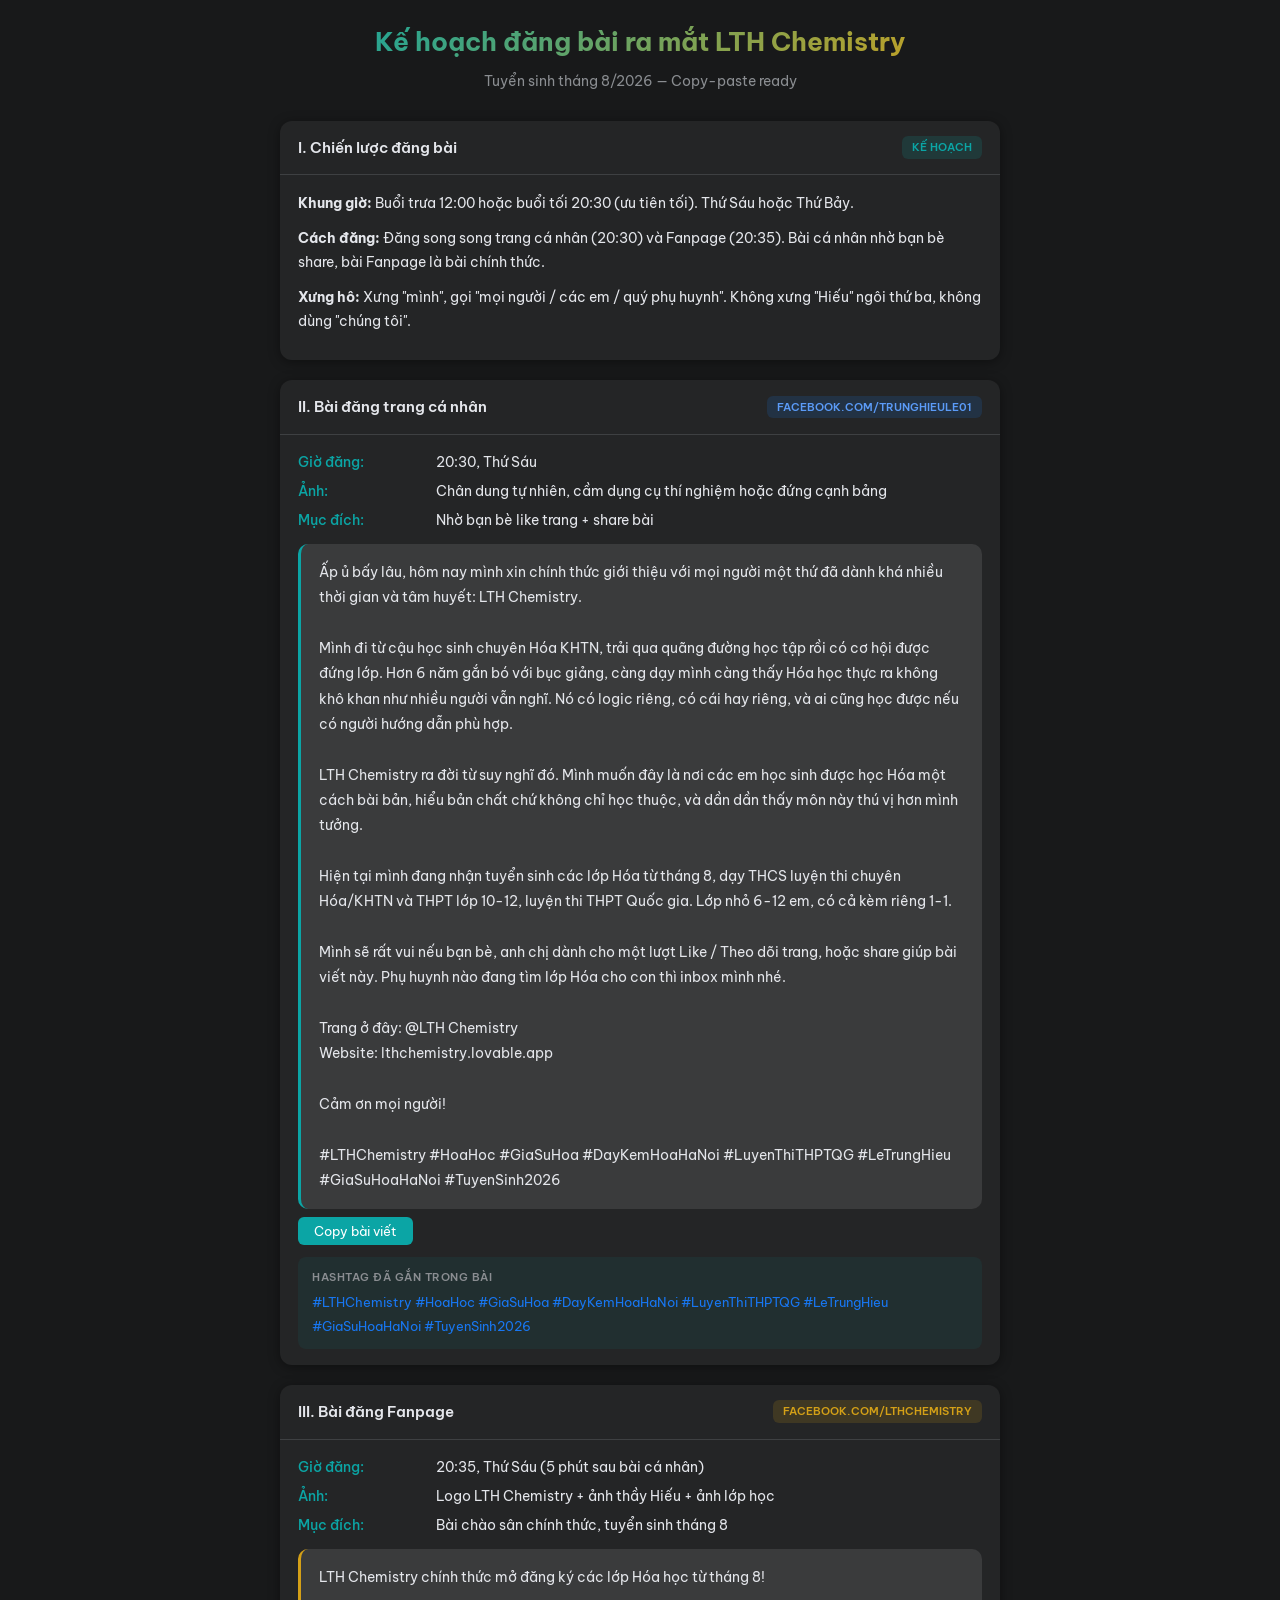
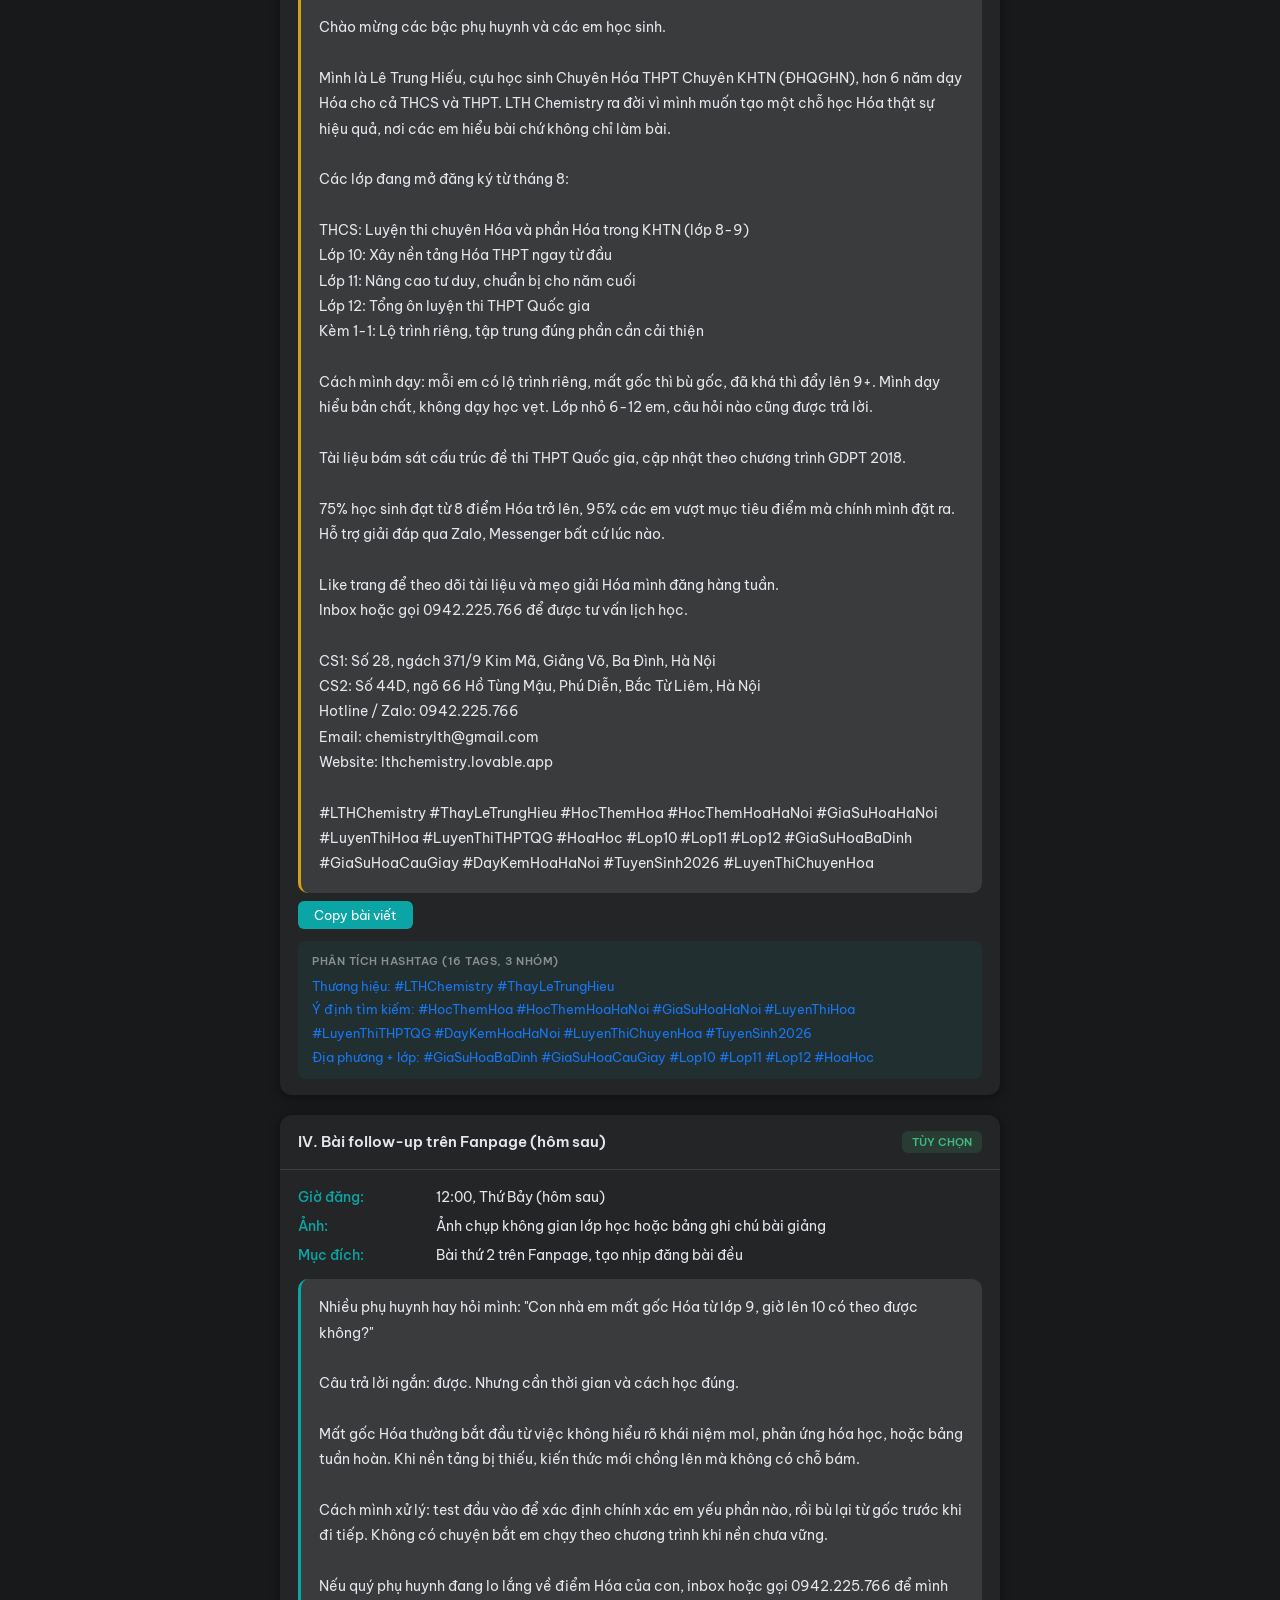
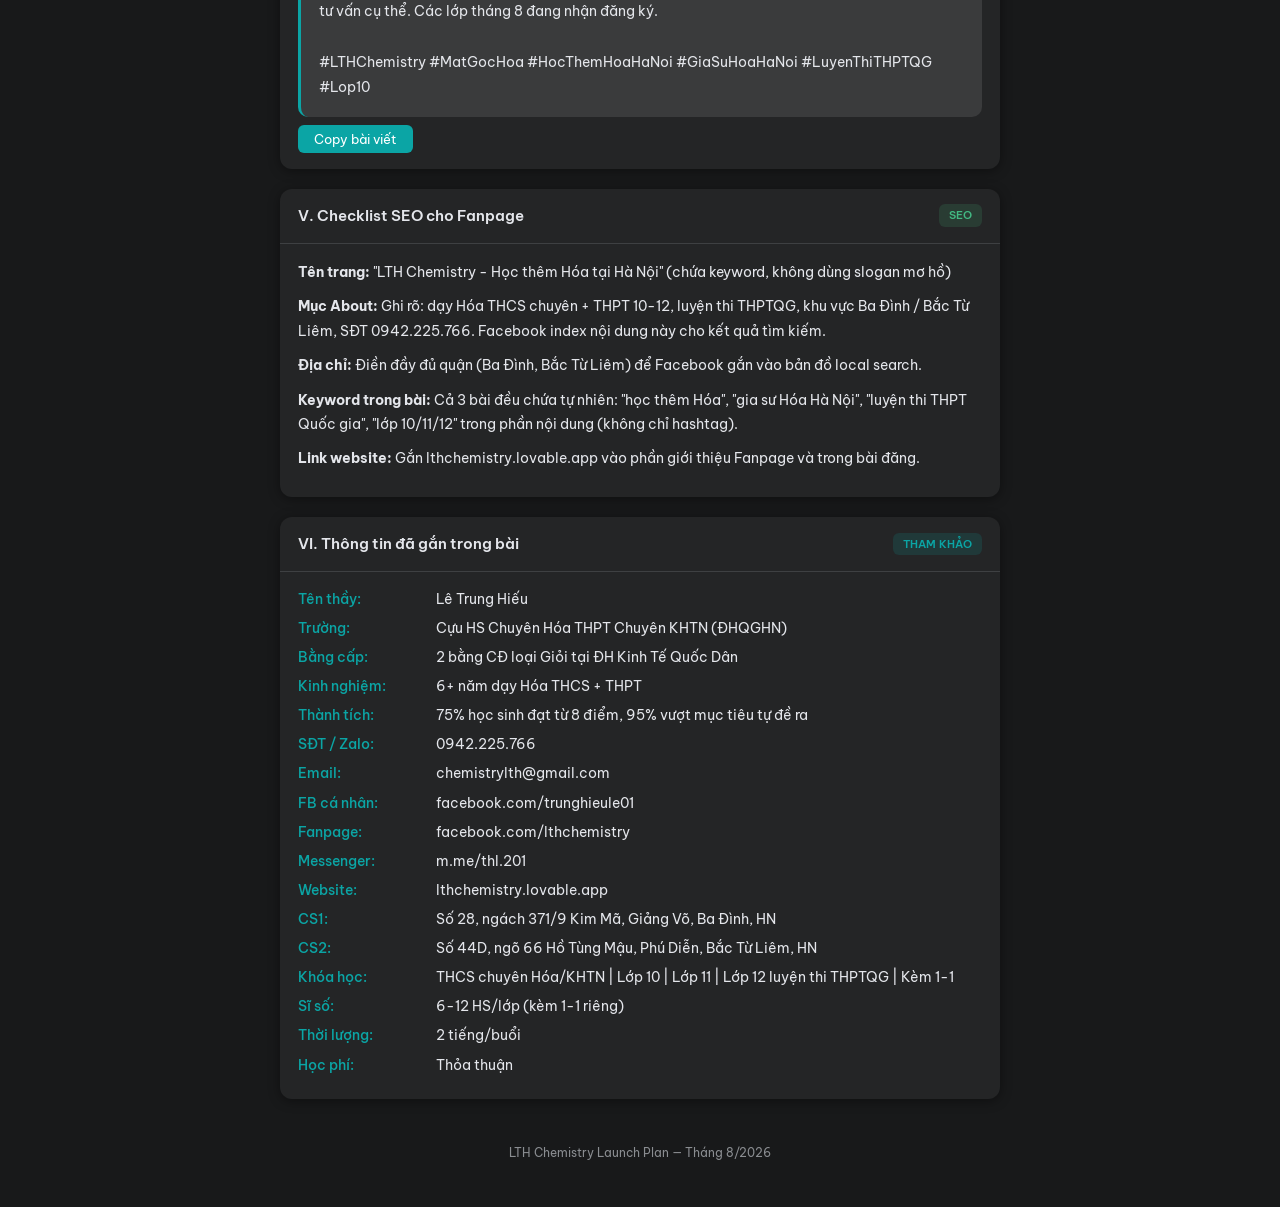
==== docs/ke-hoach-ra-mat.html @ 117455d8 "refactor: cập nhật thành tích 75% đạt 8+ và 95% vượt mục tiêu điểm tự đề ra - Đổi '80% đạt điểm 9+' " ====
<!DOCTYPE html>
<html lang="vi">
<head>
    <meta charset="UTF-8">
    <meta name="viewport" content="width=device-width, initial-scale=1.0">
    <title>Kế hoạch ra mắt LTH Chemistry - Tháng 8/2026</title>
    <style>
        @import url('https://fonts.googleapis.com/css2?family=Be+Vietnam+Pro:wght@400;500;600;700&display=swap');
        * { margin: 0; padding: 0; box-sizing: border-box; }
        body {
            font-family: 'Be Vietnam Pro', sans-serif;
            background: #18191A; color: #E4E6EB;
            padding: 20px 16px; line-height: 1.7;
        }
        .container { max-width: 720px; margin: 0 auto; }
        h1 {
            font-size: 1.6rem; font-weight: 700; text-align: center;
            background: linear-gradient(135deg, #0BA5A5, #D4A017);
            -webkit-background-clip: text; -webkit-text-fill-color: transparent;
            margin-bottom: 6px;
        }
        .sub { text-align: center; color: #8A8D91; font-size: 0.85rem; margin-bottom: 28px; }
        .section {
            background: #242526; border-radius: 12px; margin-bottom: 20px;
            box-shadow: 0 2px 12px rgba(0,0,0,0.4); overflow: hidden;
        }
        .section-title {
            padding: 14px 18px; border-bottom: 1px solid #3E4042;
            font-weight: 600; font-size: 0.95rem; display: flex; align-items: center; gap: 10px;
        }
        .badge {
            margin-left: auto; padding: 2px 10px; border-radius: 6px;
            font-size: 0.68rem; font-weight: 600; text-transform: uppercase;
        }
        .b-blue { background: rgba(24,119,242,0.15); color: #5B9BF7; }
        .b-gold { background: rgba(212,160,23,0.15); color: #D4A017; }
        .b-teal { background: rgba(11,165,165,0.15); color: #0BA5A5; }
        .b-green { background: rgba(66,184,131,0.15); color: #42B883; }
        .body { padding: 16px 18px; font-size: 0.9rem; }
        .body p { margin-bottom: 10px; }
        .post-box {
            background: #3A3B3C; border-radius: 10px; padding: 16px 18px;
            margin-top: 12px; border-left: 3px solid #0BA5A5;
            white-space: pre-wrap; line-height: 1.8; font-size: 0.88rem;
        }
        .post-box.gold { border-left-color: #D4A017; }
        .tags {
            margin-top: 12px; padding: 10px 14px; border-radius: 8px;
            background: rgba(11,165,165,0.08); font-size: 0.82rem;
            color: #1877F2; line-height: 1.8;
        }
        .tags .label { display: block; font-size: 0.7rem; color: #8A8D91; margin-bottom: 4px; font-weight: 600; text-transform: uppercase; letter-spacing: 0.5px; }
        .note {
            background: rgba(212,160,23,0.1); border-radius: 8px;
            padding: 10px 14px; margin-top: 10px; font-size: 0.8rem; color: #D4A017;
        }
        .kv { display: flex; gap: 8px; margin-bottom: 6px; font-size: 0.85rem; }
        .kv .k { color: #0BA5A5; font-weight: 500; min-width: 130px; flex-shrink: 0; }
        .copy-btn {
            display: inline-block; margin-top: 8px; padding: 6px 16px;
            background: #0BA5A5; color: #fff; border: none; border-radius: 6px;
            font-size: 0.8rem; cursor: pointer; font-family: inherit;
        }
        .copy-btn:hover { background: #099090; }
        .footer { text-align: center; padding: 24px; color: #8A8D91; font-size: 0.75rem; }
        @media print { body { background: #fff; color: #222; } .section { box-shadow: none; border: 1px solid #ddd; } .post-box { background: #f5f5f5; } }
    </style>
</head>
<body>
<div class="container">

<h1>Kế hoạch đăng bài ra mắt LTH Chemistry</h1>
<p class="sub">Tuyển sinh tháng 8/2026 — Copy-paste ready</p>

<!-- CHIẾN LƯỢC -->
<div class="section">
    <div class="section-title">I. Chiến lược đăng bài <span class="badge b-teal">Kế hoạch</span></div>
    <div class="body">
        <p><strong>Khung giờ:</strong> Buổi trưa 12:00 hoặc buổi tối 20:30 (ưu tiên tối). Thứ Sáu hoặc Thứ Bảy.</p>
        <p><strong>Cách đăng:</strong> Đăng song song trang cá nhân (20:30) và Fanpage (20:35). Bài cá nhân nhờ bạn bè share, bài Fanpage là bài chính thức.</p>
        <p><strong>Xưng hô:</strong> Xưng "mình", gọi "mọi người / các em / quý phụ huynh". Không xưng "Hiếu" ngôi thứ ba, không dùng "chúng tôi".</p>
    </div>
</div>

<!-- BÀI 1: TRANG CÁ NHÂN -->
<div class="section">
    <div class="section-title">II. Bài đăng trang cá nhân <span class="badge b-blue">facebook.com/trunghieule01</span></div>
    <div class="body">
        <div class="kv"><span class="k">Giờ đăng:</span><span>20:30, Thứ Sáu</span></div>
        <div class="kv"><span class="k">Ảnh:</span><span>Chân dung tự nhiên, cầm dụng cụ thí nghiệm hoặc đứng cạnh bảng</span></div>
        <div class="kv"><span class="k">Mục đích:</span><span>Nhờ bạn bè like trang + share bài</span></div>

        <div class="post-box" id="post1">Ấp ủ bấy lâu, hôm nay mình xin chính thức giới thiệu với mọi người một thứ đã dành khá nhiều thời gian và tâm huyết: LTH Chemistry.

Mình đi từ cậu học sinh chuyên Hóa KHTN, trải qua quãng đường học tập rồi có cơ hội được đứng lớp. Hơn 6 năm gắn bó với bục giảng, càng dạy mình càng thấy Hóa học thực ra không khô khan như nhiều người vẫn nghĩ. Nó có logic riêng, có cái hay riêng, và ai cũng học được nếu có người hướng dẫn phù hợp.

LTH Chemistry ra đời từ suy nghĩ đó. Mình muốn đây là nơi các em học sinh được học Hóa một cách bài bản, hiểu bản chất chứ không chỉ học thuộc, và dần dần thấy môn này thú vị hơn mình tưởng.

Hiện tại mình đang nhận tuyển sinh các lớp Hóa từ tháng 8, dạy THCS luyện thi chuyên Hóa/KHTN và THPT lớp 10-12, luyện thi THPT Quốc gia. Lớp nhỏ 6-12 em, có cả kèm riêng 1-1.

Mình sẽ rất vui nếu bạn bè, anh chị dành cho một lượt Like / Theo dõi trang, hoặc share giúp bài viết này. Phụ huynh nào đang tìm lớp Hóa cho con thì inbox mình nhé.

Trang ở đây: @LTH Chemistry
Website: lthchemistry.lovable.app

Cảm ơn mọi người!

#LTHChemistry #HoaHoc #GiaSuHoa #DayKemHoaHaNoi #LuyenThiTHPTQG #LeTrungHieu #GiaSuHoaHaNoi #TuyenSinh2026</div>
        <button class="copy-btn" onclick="copyText('post1')">Copy bài viết</button>

        <div class="tags">
            <span class="label">Hashtag đã gắn trong bài</span>
            #LTHChemistry #HoaHoc #GiaSuHoa #DayKemHoaHaNoi #LuyenThiTHPTQG #LeTrungHieu #GiaSuHoaHaNoi #TuyenSinh2026
        </div>
    </div>
</div>

<!-- BÀI 2: FANPAGE -->
<div class="section">
    <div class="section-title">III. Bài đăng Fanpage <span class="badge b-gold">facebook.com/lthchemistry</span></div>
    <div class="body">
        <div class="kv"><span class="k">Giờ đăng:</span><span>20:35, Thứ Sáu (5 phút sau bài cá nhân)</span></div>
        <div class="kv"><span class="k">Ảnh:</span><span>Logo LTH Chemistry + ảnh thầy Hiếu + ảnh lớp học</span></div>
        <div class="kv"><span class="k">Mục đích:</span><span>Bài chào sân chính thức, tuyển sinh tháng 8</span></div>

        <div class="post-box gold" id="post2">LTH Chemistry chính thức mở đăng ký các lớp Hóa học từ tháng 8!

Chào mừng các bậc phụ huynh và các em học sinh.

Mình là Lê Trung Hiếu, cựu học sinh Chuyên Hóa THPT Chuyên KHTN (ĐHQGHN), hơn 6 năm dạy Hóa cho cả THCS và THPT. LTH Chemistry ra đời vì mình muốn tạo một chỗ học Hóa thật sự hiệu quả, nơi các em hiểu bài chứ không chỉ làm bài.

Các lớp đang mở đăng ký từ tháng 8:

THCS: Luyện thi chuyên Hóa và phần Hóa trong KHTN (lớp 8-9)
Lớp 10: Xây nền tảng Hóa THPT ngay từ đầu
Lớp 11: Nâng cao tư duy, chuẩn bị cho năm cuối
Lớp 12: Tổng ôn luyện thi THPT Quốc gia
Kèm 1-1: Lộ trình riêng, tập trung đúng phần cần cải thiện

Cách mình dạy: mỗi em có lộ trình riêng, mất gốc thì bù gốc, đã khá thì đẩy lên 9+. Mình dạy hiểu bản chất, không dạy học vẹt. Lớp nhỏ 6-12 em, câu hỏi nào cũng được trả lời.

Tài liệu bám sát cấu trúc đề thi THPT Quốc gia, cập nhật theo chương trình GDPT 2018.

75% học sinh đạt từ 8 điểm Hóa trở lên, 95% các em vượt mục tiêu điểm mà chính mình đặt ra. Hỗ trợ giải đáp qua Zalo, Messenger bất cứ lúc nào.

Like trang để theo dõi tài liệu và mẹo giải Hóa mình đăng hàng tuần.
Inbox hoặc gọi 0942.225.766 để được tư vấn lịch học.

CS1: Số 28, ngách 371/9 Kim Mã, Giảng Võ, Ba Đình, Hà Nội
CS2: Số 44D, ngõ 66 Hồ Tùng Mậu, Phú Diễn, Bắc Từ Liêm, Hà Nội
Hotline / Zalo: 0942.225.766
Email: chemistrylth@gmail.com
Website: lthchemistry.lovable.app

#LTHChemistry #ThayLeTrungHieu #HocThemHoa #HocThemHoaHaNoi #GiaSuHoaHaNoi #LuyenThiHoa #LuyenThiTHPTQG #HoaHoc #Lop10 #Lop11 #Lop12 #GiaSuHoaBaDinh #GiaSuHoaCauGiay #DayKemHoaHaNoi #TuyenSinh2026 #LuyenThiChuyenHoa</div>
        <button class="copy-btn" onclick="copyText('post2')">Copy bài viết</button>

        <div class="tags">
            <span class="label">Phân tích hashtag (16 tags, 3 nhóm)</span>
            Thương hiệu: #LTHChemistry #ThayLeTrungHieu<br>
            Ý định tìm kiếm: #HocThemHoa #HocThemHoaHaNoi #GiaSuHoaHaNoi #LuyenThiHoa #LuyenThiTHPTQG #DayKemHoaHaNoi #LuyenThiChuyenHoa #TuyenSinh2026<br>
            Địa phương + lớp: #GiaSuHoaBaDinh #GiaSuHoaCauGiay #Lop10 #Lop11 #Lop12 #HoaHoc
        </div>
    </div>
</div>

<!-- BÀI 3: FOLLOW-UP (Ngày hôm sau) -->
<div class="section">
    <div class="section-title">IV. Bài follow-up trên Fanpage (hôm sau) <span class="badge b-green">Tùy chọn</span></div>
    <div class="body">
        <div class="kv"><span class="k">Giờ đăng:</span><span>12:00, Thứ Bảy (hôm sau)</span></div>
        <div class="kv"><span class="k">Ảnh:</span><span>Ảnh chụp không gian lớp học hoặc bảng ghi chú bài giảng</span></div>
        <div class="kv"><span class="k">Mục đích:</span><span>Bài thứ 2 trên Fanpage, tạo nhịp đăng bài đều</span></div>

        <div class="post-box" id="post3">Nhiều phụ huynh hay hỏi mình: "Con nhà em mất gốc Hóa từ lớp 9, giờ lên 10 có theo được không?"

Câu trả lời ngắn: được. Nhưng cần thời gian và cách học đúng.

Mất gốc Hóa thường bắt đầu từ việc không hiểu rõ khái niệm mol, phản ứng hóa học, hoặc bảng tuần hoàn. Khi nền tảng bị thiếu, kiến thức mới chồng lên mà không có chỗ bám.

Cách mình xử lý: test đầu vào để xác định chính xác em yếu phần nào, rồi bù lại từ gốc trước khi đi tiếp. Không có chuyện bắt em chạy theo chương trình khi nền chưa vững.

Nếu quý phụ huynh đang lo lắng về điểm Hóa của con, inbox hoặc gọi 0942.225.766 để mình tư vấn cụ thể. Các lớp tháng 8 đang nhận đăng ký.

#LTHChemistry #MatGocHoa #HocThemHoaHaNoi #GiaSuHoaHaNoi #LuyenThiTHPTQG #Lop10</div>
        <button class="copy-btn" onclick="copyText('post3')">Copy bài viết</button>
    </div>
</div>

<!-- SEO CHECKLIST -->
<div class="section">
    <div class="section-title">V. Checklist SEO cho Fanpage <span class="badge b-green">SEO</span></div>
    <div class="body">
        <p><strong>Tên trang:</strong> "LTH Chemistry - Học thêm Hóa tại Hà Nội" (chứa keyword, không dùng slogan mơ hồ)</p>
        <p><strong>Mục About:</strong> Ghi rõ: dạy Hóa THCS chuyên + THPT 10-12, luyện thi THPTQG, khu vực Ba Đình / Bắc Từ Liêm, SĐT 0942.225.766. Facebook index nội dung này cho kết quả tìm kiếm.</p>
        <p><strong>Địa chỉ:</strong> Điền đầy đủ quận (Ba Đình, Bắc Từ Liêm) để Facebook gắn vào bản đồ local search.</p>
        <p><strong>Keyword trong bài:</strong> Cả 3 bài đều chứa tự nhiên: "học thêm Hóa", "gia sư Hóa Hà Nội", "luyện thi THPT Quốc gia", "lớp 10/11/12" trong phần nội dung (không chỉ hashtag).</p>
        <p><strong>Link website:</strong> Gắn lthchemistry.lovable.app vào phần giới thiệu Fanpage và trong bài đăng.</p>
    </div>
</div>

<!-- THÔNG TIN ĐÃ DÙNG -->
<div class="section">
    <div class="section-title">VI. Thông tin đã gắn trong bài <span class="badge b-teal">Tham khảo</span></div>
    <div class="body">
        <div class="kv"><span class="k">Tên thầy:</span><span>Lê Trung Hiếu</span></div>
        <div class="kv"><span class="k">Trường:</span><span>Cựu HS Chuyên Hóa THPT Chuyên KHTN (ĐHQGHN)</span></div>
        <div class="kv"><span class="k">Bằng cấp:</span><span>2 bằng CĐ loại Giỏi tại ĐH Kinh Tế Quốc Dân</span></div>
        <div class="kv"><span class="k">Kinh nghiệm:</span><span>6+ năm dạy Hóa THCS + THPT</span></div>
        <div class="kv"><span class="k">Thành tích:</span><span>75% học sinh đạt từ 8 điểm, 95% vượt mục tiêu tự đề ra</span></div>
        <div class="kv"><span class="k">SĐT / Zalo:</span><span>0942.225.766</span></div>
        <div class="kv"><span class="k">Email:</span><span>chemistrylth@gmail.com</span></div>
        <div class="kv"><span class="k">FB cá nhân:</span><span>facebook.com/trunghieule01</span></div>
        <div class="kv"><span class="k">Fanpage:</span><span>facebook.com/lthchemistry</span></div>
        <div class="kv"><span class="k">Messenger:</span><span>m.me/thl.201</span></div>
        <div class="kv"><span class="k">Website:</span><span>lthchemistry.lovable.app</span></div>
        <div class="kv"><span class="k">CS1:</span><span>Số 28, ngách 371/9 Kim Mã, Giảng Võ, Ba Đình, HN</span></div>
        <div class="kv"><span class="k">CS2:</span><span>Số 44D, ngõ 66 Hồ Tùng Mậu, Phú Diễn, Bắc Từ Liêm, HN</span></div>
        <div class="kv"><span class="k">Khóa học:</span><span>THCS chuyên Hóa/KHTN | Lớp 10 | Lớp 11 | Lớp 12 luyện thi THPTQG | Kèm 1-1</span></div>
        <div class="kv"><span class="k">Sĩ số:</span><span>6-12 HS/lớp (kèm 1-1 riêng)</span></div>
        <div class="kv"><span class="k">Thời lượng:</span><span>2 tiếng/buổi</span></div>
        <div class="kv"><span class="k">Học phí:</span><span>Thỏa thuận</span></div>
    </div>
</div>

</div>

<div class="footer">LTH Chemistry Launch Plan — Tháng 8/2026</div>

<script>
function copyText(id) {
    const el = document.getElementById(id);
    const text = el.innerText;
    navigator.clipboard.writeText(text).then(() => {
        const btn = el.nextElementSibling;
        const orig = btn.textContent;
        btn.textContent = 'Copied!';
        btn.style.background = '#D4A017';
        setTimeout(() => { btn.textContent = orig; btn.style.background = ''; }, 2000);
    });
}
</script>
</body>
</html>
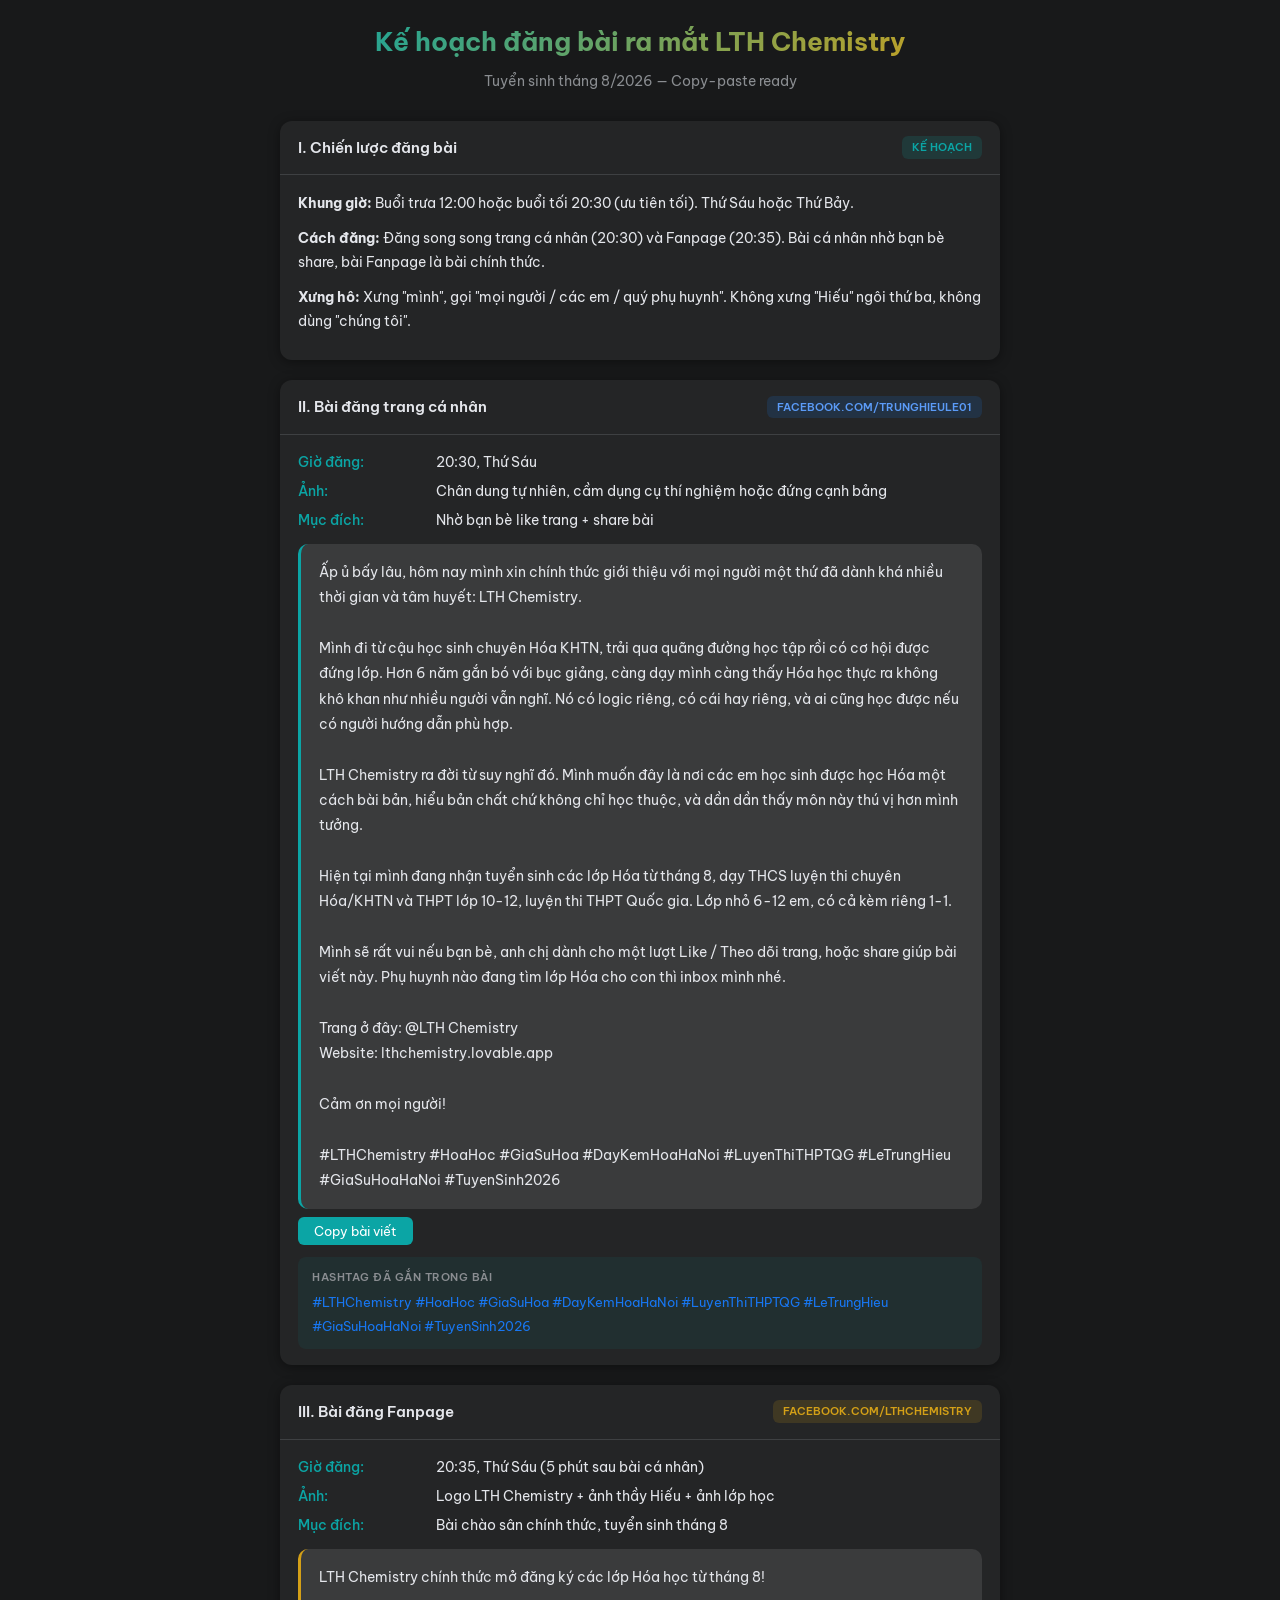
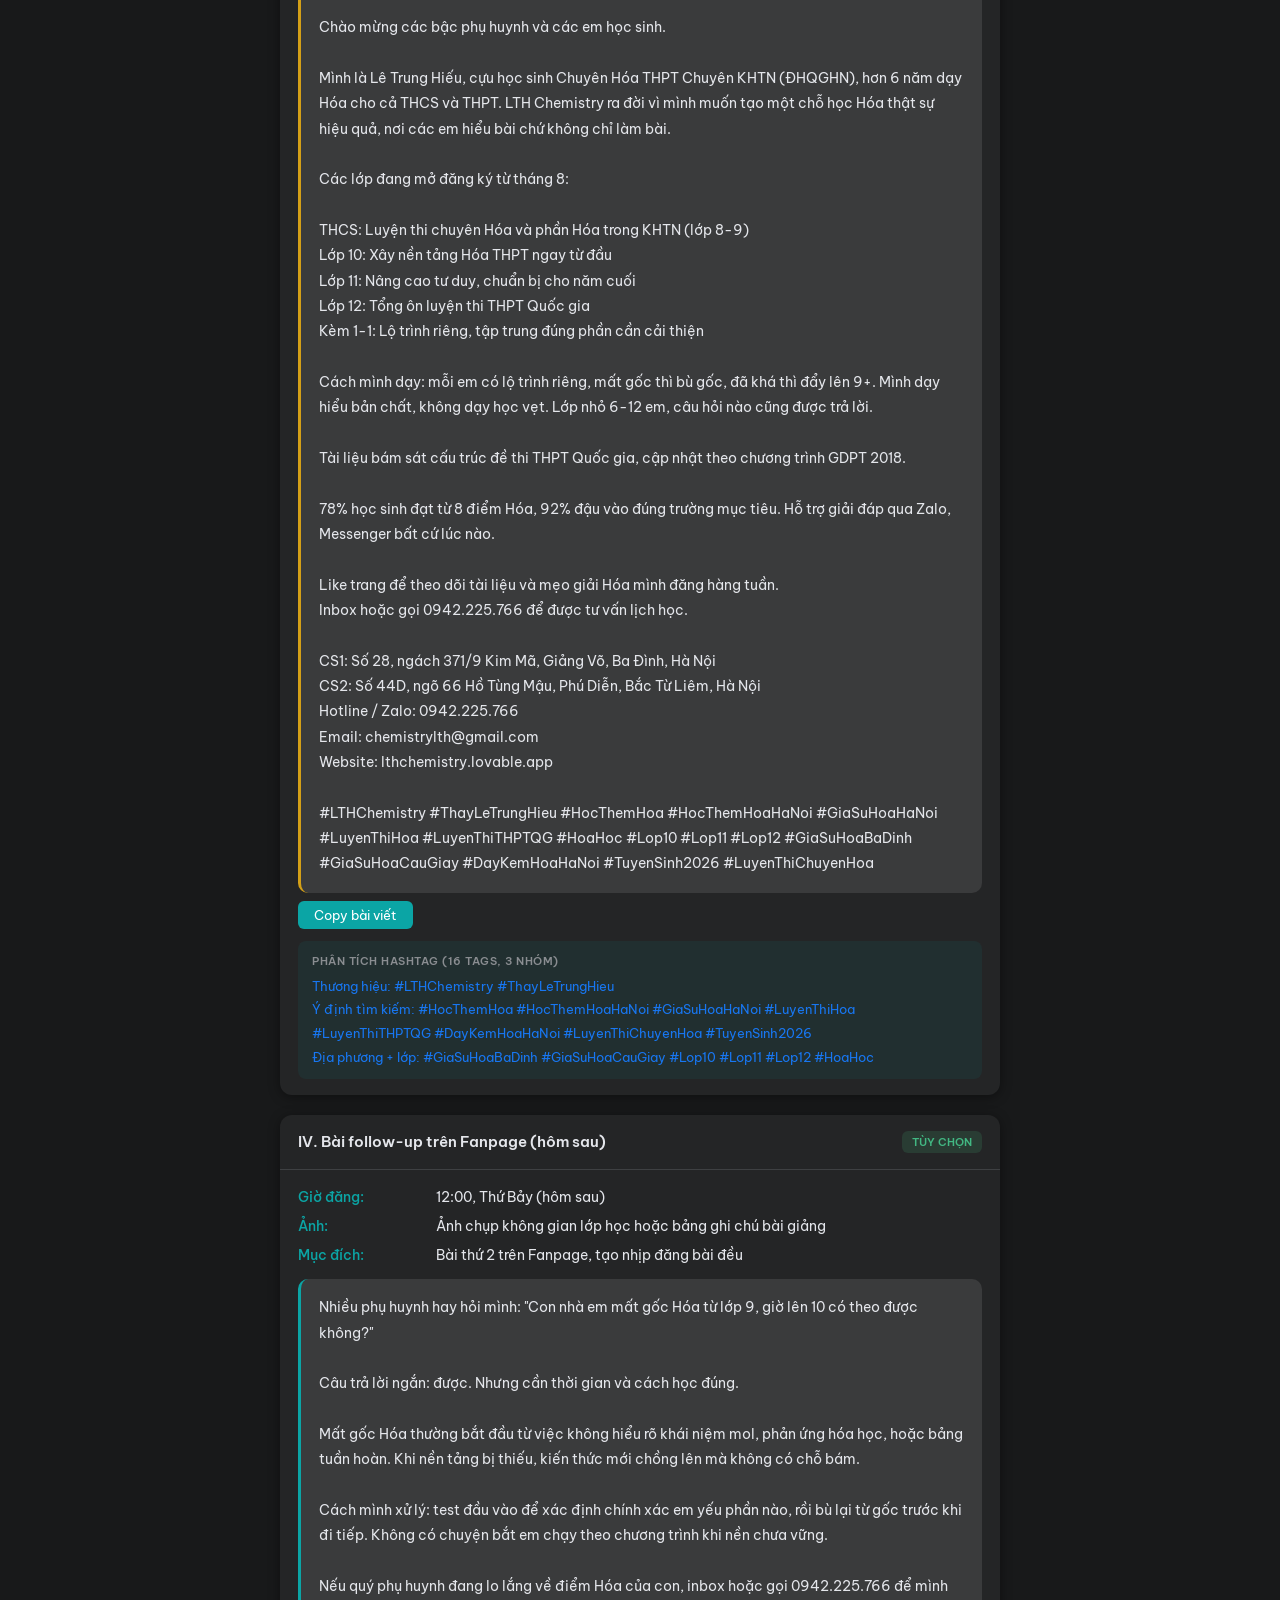
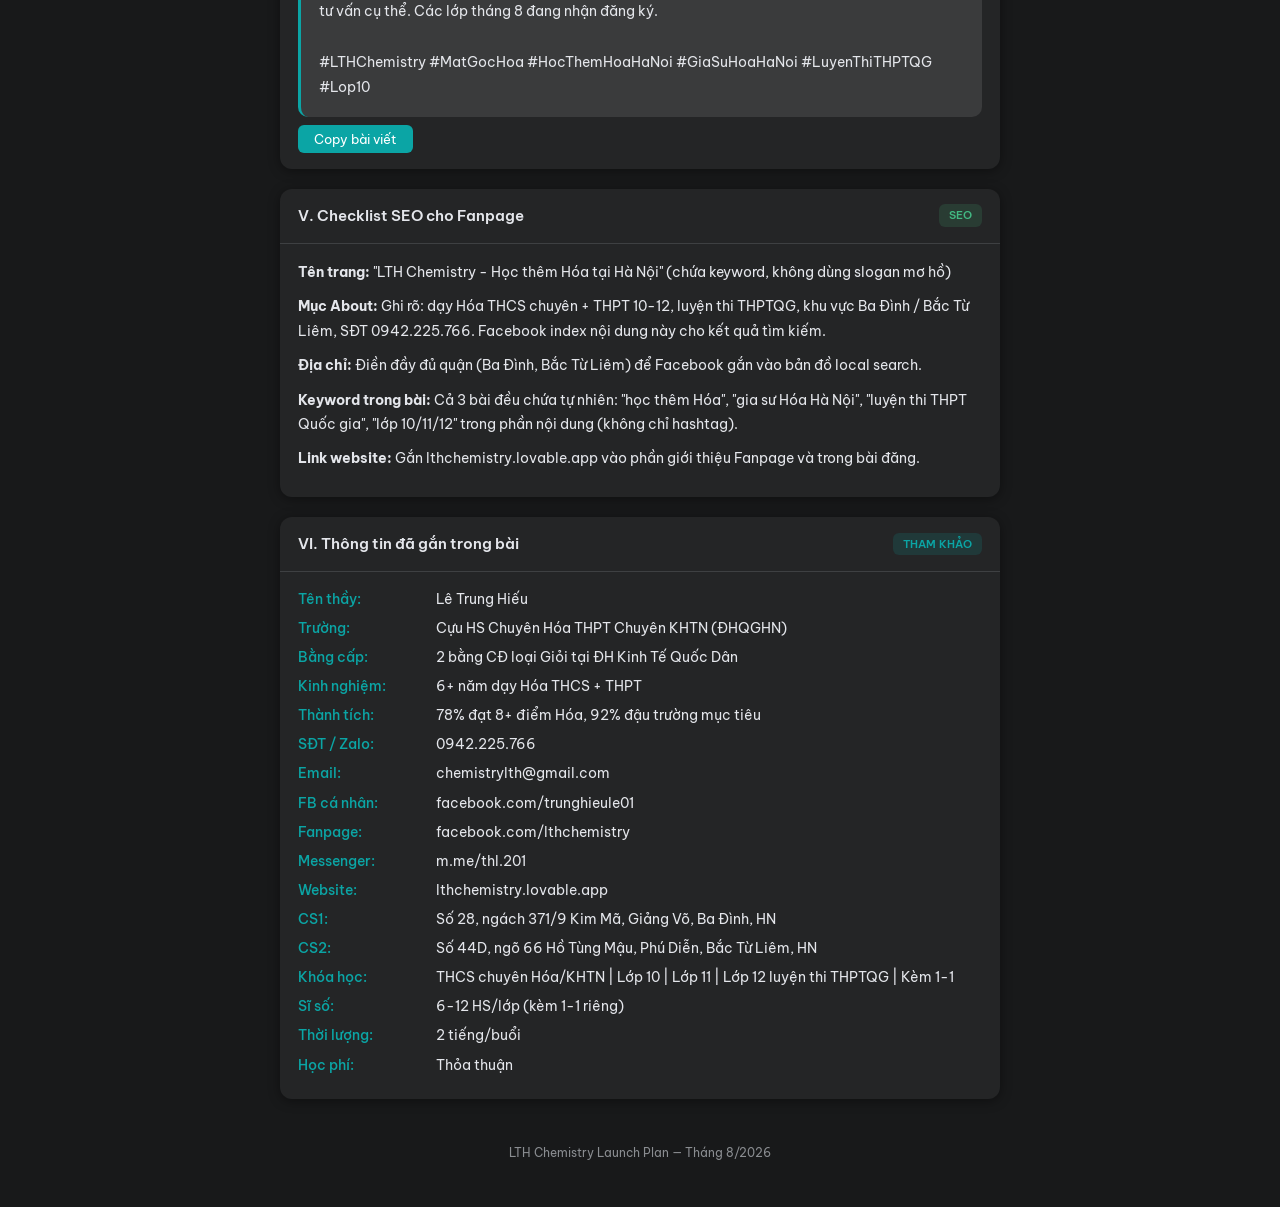
==== commit eb955b17: "refactor: so lieu non-round cho chan thuc (78%, 92%, 96.7%, 98.5%) - Doi so tron thanh so le: 75->78" ====
--- a/docs/ke-hoach-ra-mat.html
+++ b/docs/ke-hoach-ra-mat.html
@@ -141,7 +141,7 @@
 
 Tài liệu bám sát cấu trúc đề thi THPT Quốc gia, cập nhật theo chương trình GDPT 2018.
 
-75% học sinh đạt từ 8 điểm Hóa trở lên, 95% các em vượt mục tiêu điểm mà chính mình đặt ra. Hỗ trợ giải đáp qua Zalo, Messenger bất cứ lúc nào.
+78% học sinh đạt từ 8 điểm Hóa, 92% đậu vào đúng trường mục tiêu. Hỗ trợ giải đáp qua Zalo, Messenger bất cứ lúc nào.
 
 Like trang để theo dõi tài liệu và mẹo giải Hóa mình đăng hàng tuần.
 Inbox hoặc gọi 0942.225.766 để được tư vấn lịch học.
@@ -207,7 +207,7 @@
         <div class="kv"><span class="k">Trường:</span><span>Cựu HS Chuyên Hóa THPT Chuyên KHTN (ĐHQGHN)</span></div>
         <div class="kv"><span class="k">Bằng cấp:</span><span>2 bằng CĐ loại Giỏi tại ĐH Kinh Tế Quốc Dân</span></div>
         <div class="kv"><span class="k">Kinh nghiệm:</span><span>6+ năm dạy Hóa THCS + THPT</span></div>
-        <div class="kv"><span class="k">Thành tích:</span><span>75% học sinh đạt từ 8 điểm, 95% vượt mục tiêu tự đề ra</span></div>
+        <div class="kv"><span class="k">Thành tích:</span><span>78% đạt 8+ điểm Hóa, 92% đậu trường mục tiêu</span></div>
         <div class="kv"><span class="k">SĐT / Zalo:</span><span>0942.225.766</span></div>
         <div class="kv"><span class="k">Email:</span><span>chemistrylth@gmail.com</span></div>
         <div class="kv"><span class="k">FB cá nhân:</span><span>facebook.com/trunghieule01</span></div>
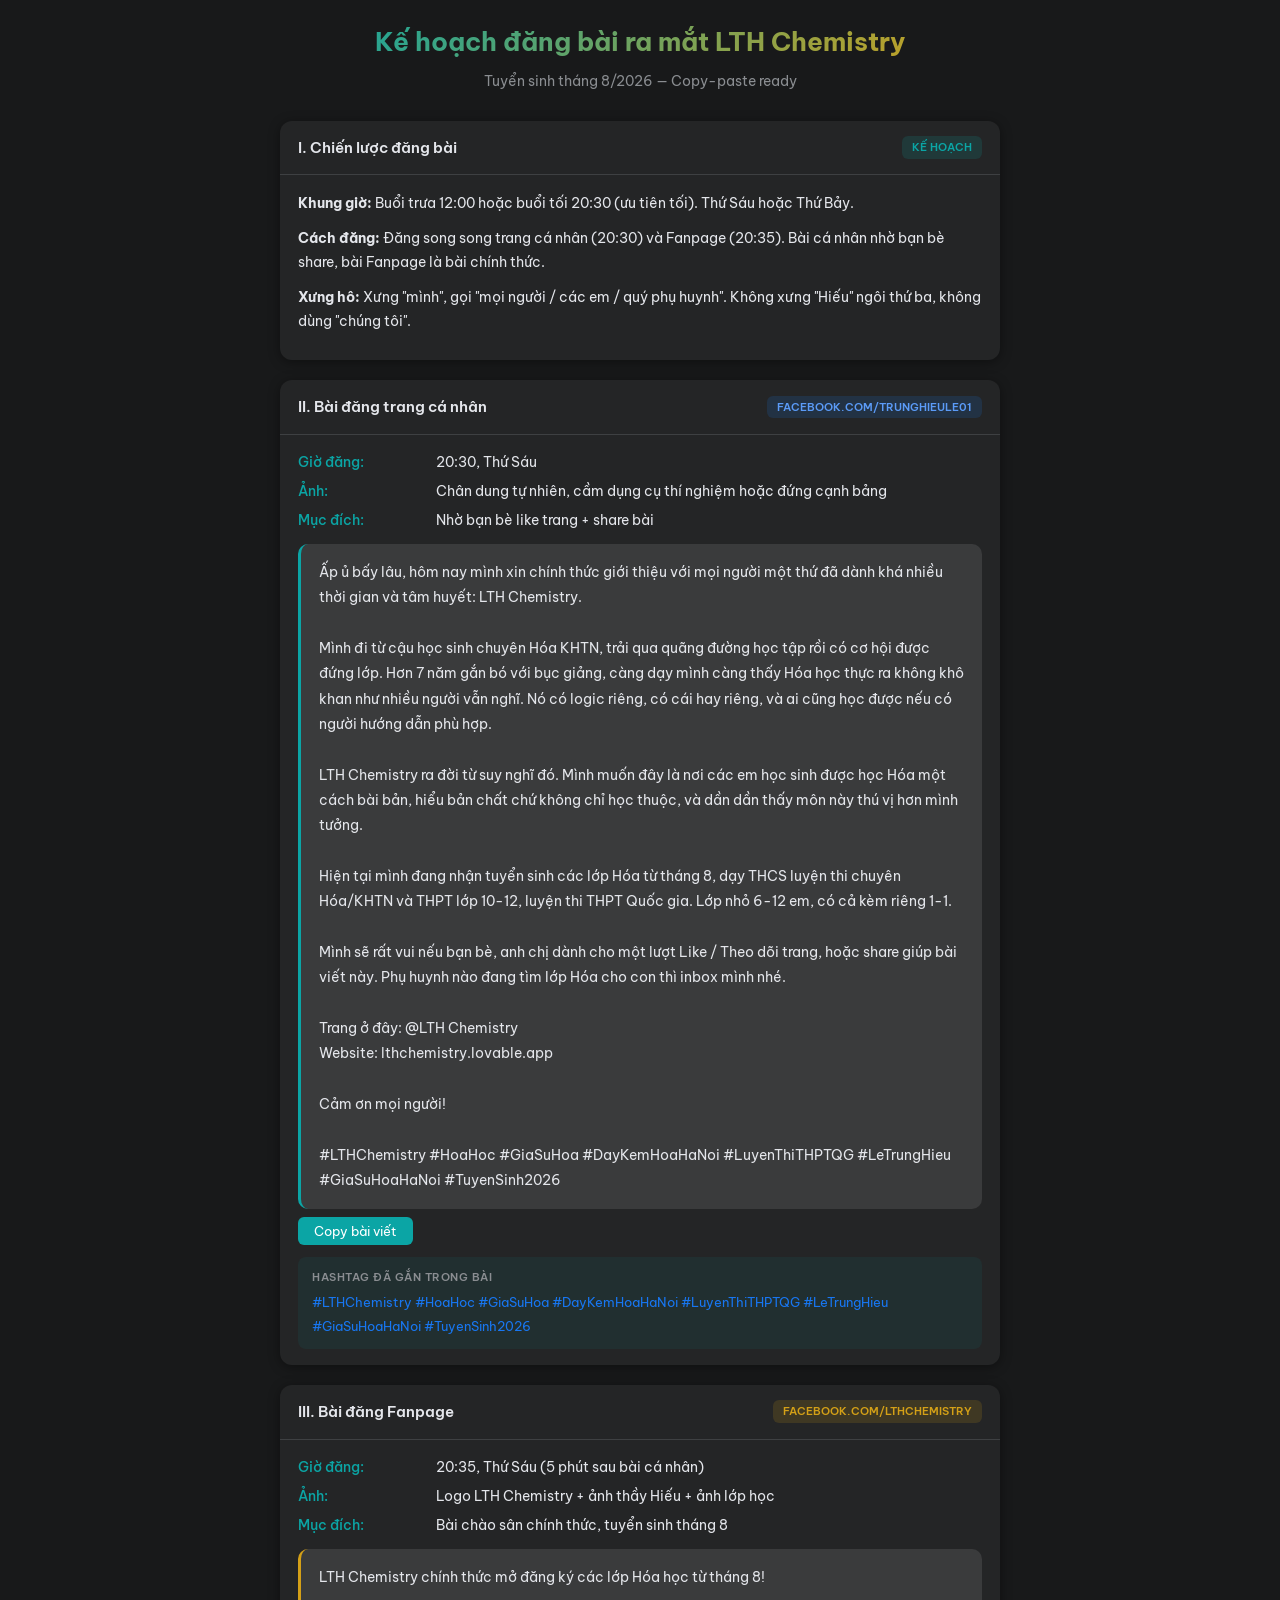
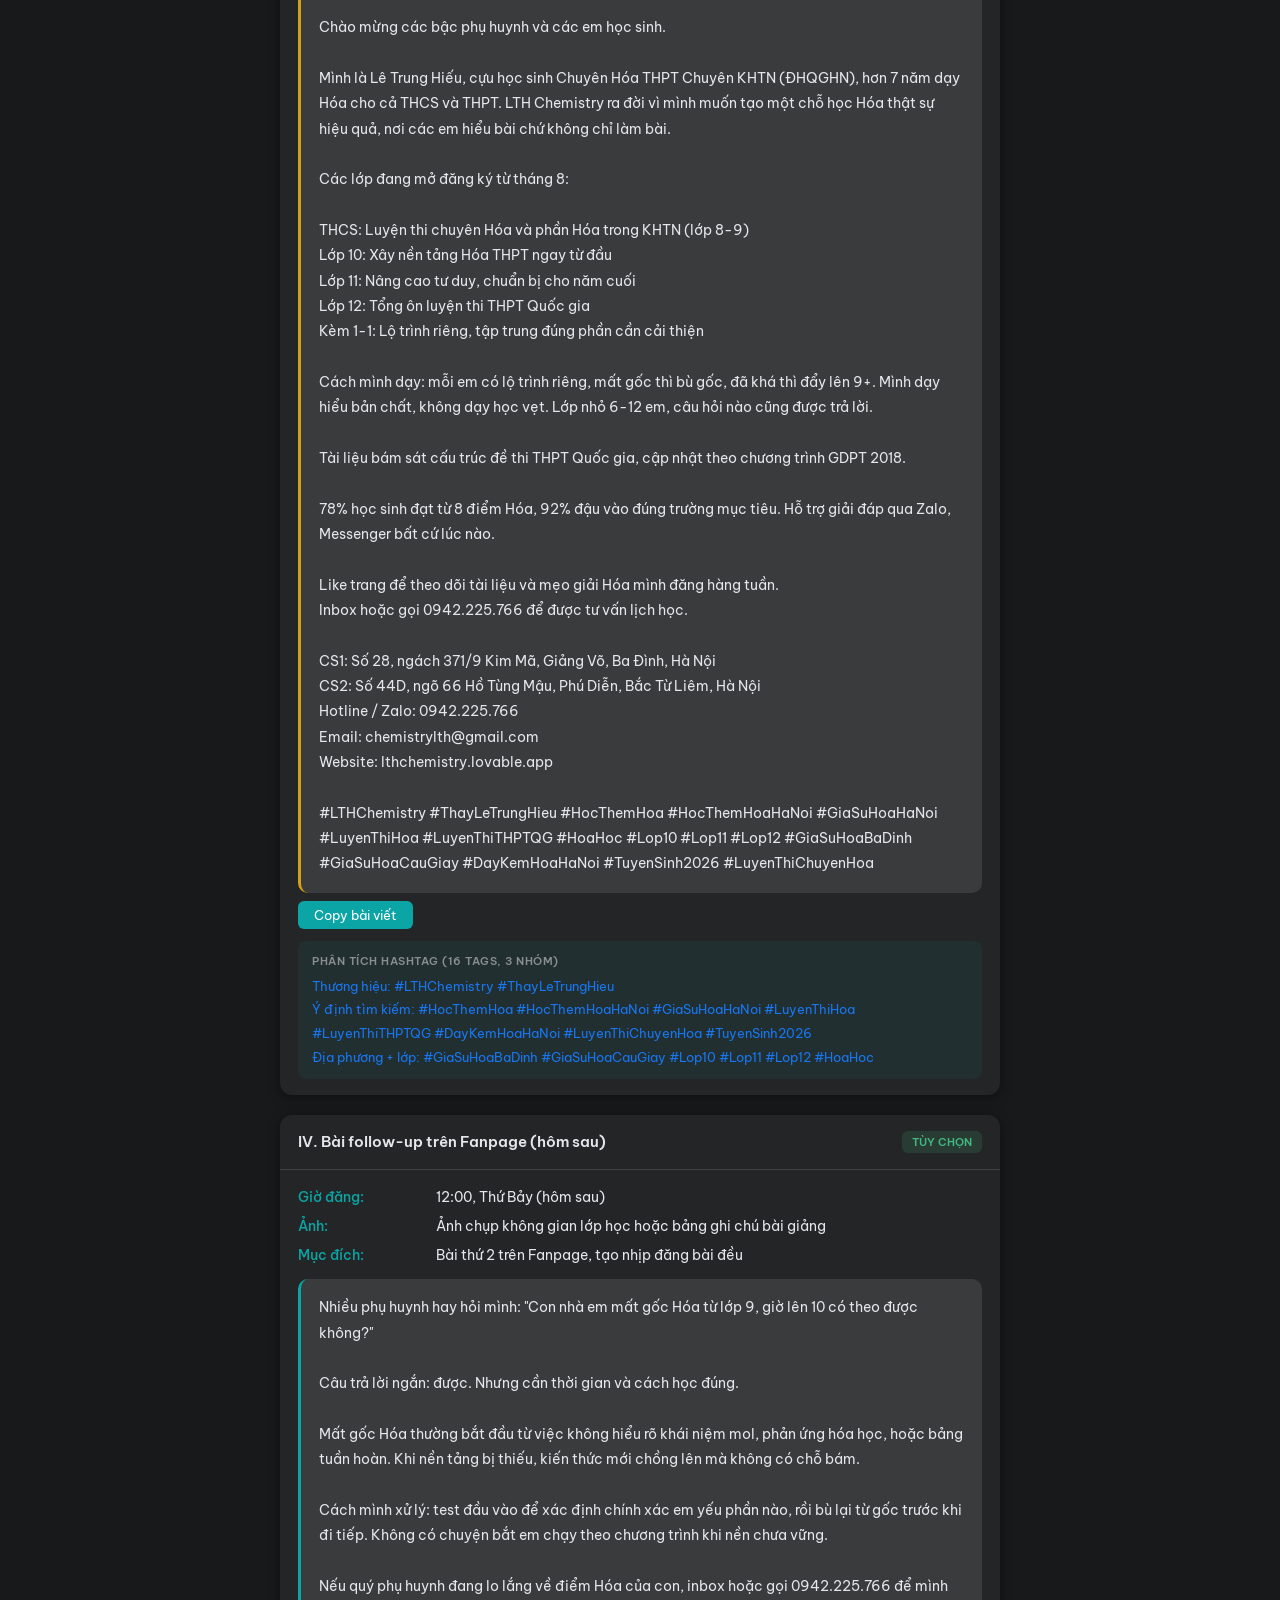
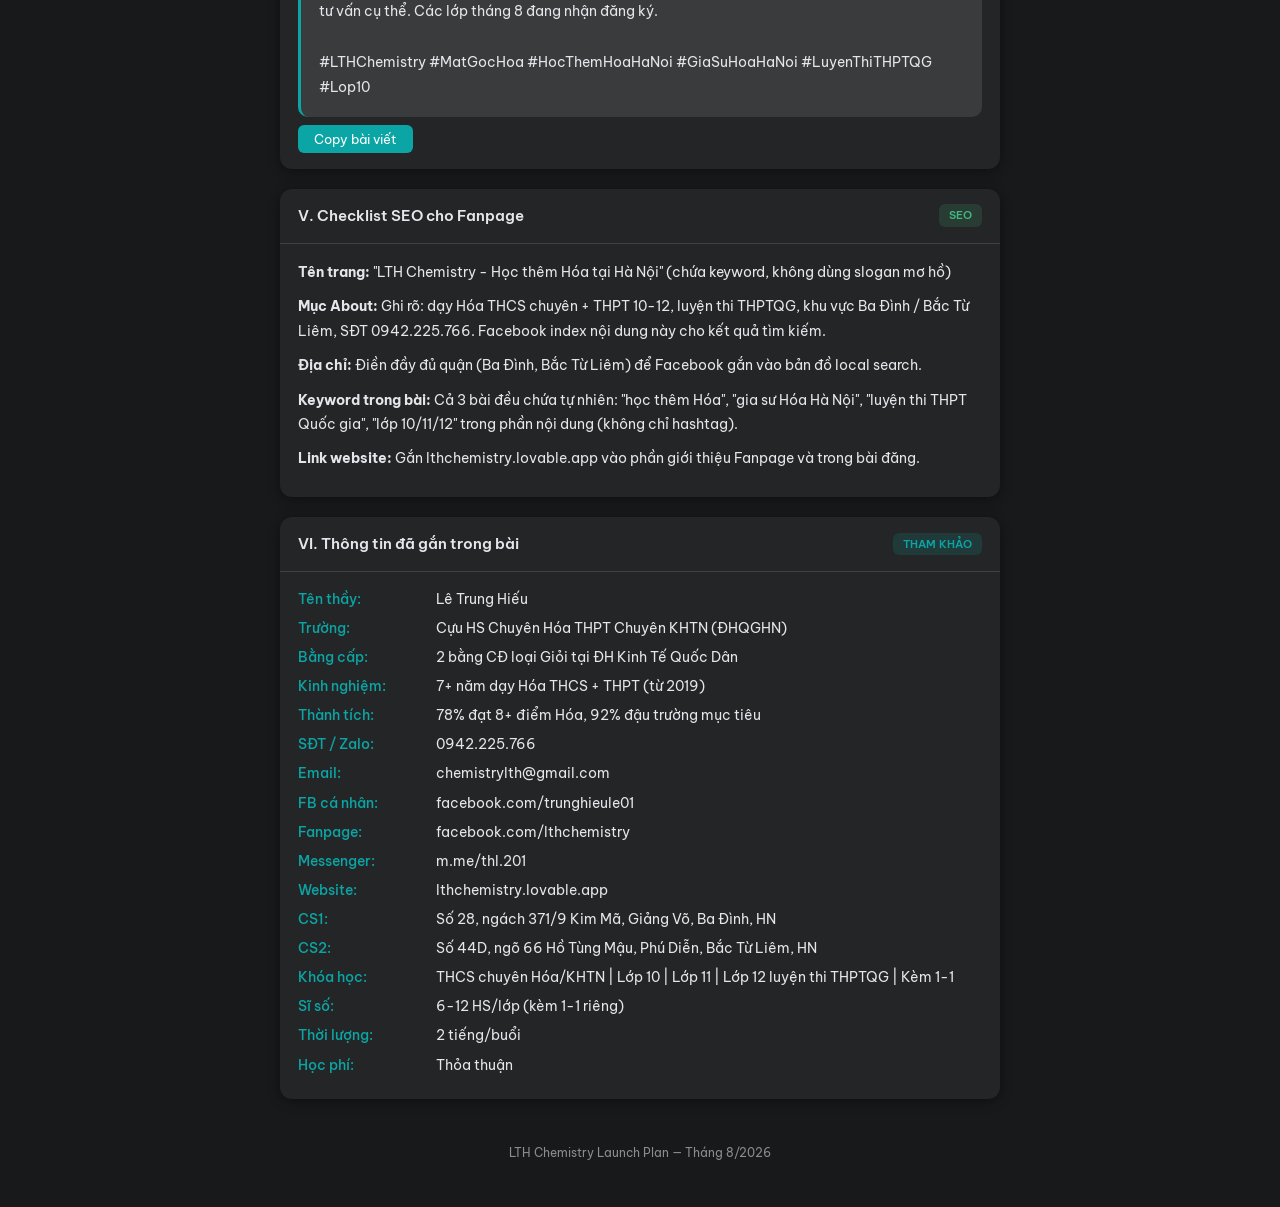
==== commit 5de12d9b: "feat: nam kinh nghiem tu dong (getFullYear - 2019), so nguyen, 100% PH hai long" ====
--- a/docs/ke-hoach-ra-mat.html
+++ b/docs/ke-hoach-ra-mat.html
@@ -92,7 +92,7 @@
 
         <div class="post-box" id="post1">Ấp ủ bấy lâu, hôm nay mình xin chính thức giới thiệu với mọi người một thứ đã dành khá nhiều thời gian và tâm huyết: LTH Chemistry.
 
-Mình đi từ cậu học sinh chuyên Hóa KHTN, trải qua quãng đường học tập rồi có cơ hội được đứng lớp. Hơn 6 năm gắn bó với bục giảng, càng dạy mình càng thấy Hóa học thực ra không khô khan như nhiều người vẫn nghĩ. Nó có logic riêng, có cái hay riêng, và ai cũng học được nếu có người hướng dẫn phù hợp.
+Mình đi từ cậu học sinh chuyên Hóa KHTN, trải qua quãng đường học tập rồi có cơ hội được đứng lớp. Hơn 7 năm gắn bó với bục giảng, càng dạy mình càng thấy Hóa học thực ra không khô khan như nhiều người vẫn nghĩ. Nó có logic riêng, có cái hay riêng, và ai cũng học được nếu có người hướng dẫn phù hợp.
 
 LTH Chemistry ra đời từ suy nghĩ đó. Mình muốn đây là nơi các em học sinh được học Hóa một cách bài bản, hiểu bản chất chứ không chỉ học thuộc, và dần dần thấy môn này thú vị hơn mình tưởng.
 
@@ -127,7 +127,7 @@
 
 Chào mừng các bậc phụ huynh và các em học sinh.
 
-Mình là Lê Trung Hiếu, cựu học sinh Chuyên Hóa THPT Chuyên KHTN (ĐHQGHN), hơn 6 năm dạy Hóa cho cả THCS và THPT. LTH Chemistry ra đời vì mình muốn tạo một chỗ học Hóa thật sự hiệu quả, nơi các em hiểu bài chứ không chỉ làm bài.
+Mình là Lê Trung Hiếu, cựu học sinh Chuyên Hóa THPT Chuyên KHTN (ĐHQGHN), hơn 7 năm dạy Hóa cho cả THCS và THPT. LTH Chemistry ra đời vì mình muốn tạo một chỗ học Hóa thật sự hiệu quả, nơi các em hiểu bài chứ không chỉ làm bài.
 
 Các lớp đang mở đăng ký từ tháng 8:
 
@@ -206,7 +206,7 @@
         <div class="kv"><span class="k">Tên thầy:</span><span>Lê Trung Hiếu</span></div>
         <div class="kv"><span class="k">Trường:</span><span>Cựu HS Chuyên Hóa THPT Chuyên KHTN (ĐHQGHN)</span></div>
         <div class="kv"><span class="k">Bằng cấp:</span><span>2 bằng CĐ loại Giỏi tại ĐH Kinh Tế Quốc Dân</span></div>
-        <div class="kv"><span class="k">Kinh nghiệm:</span><span>6+ năm dạy Hóa THCS + THPT</span></div>
+        <div class="kv"><span class="k">Kinh nghiệm:</span><span>7+ năm dạy Hóa THCS + THPT (từ 2019)</span></div>
         <div class="kv"><span class="k">Thành tích:</span><span>78% đạt 8+ điểm Hóa, 92% đậu trường mục tiêu</span></div>
         <div class="kv"><span class="k">SĐT / Zalo:</span><span>0942.225.766</span></div>
         <div class="kv"><span class="k">Email:</span><span>chemistrylth@gmail.com</span></div>
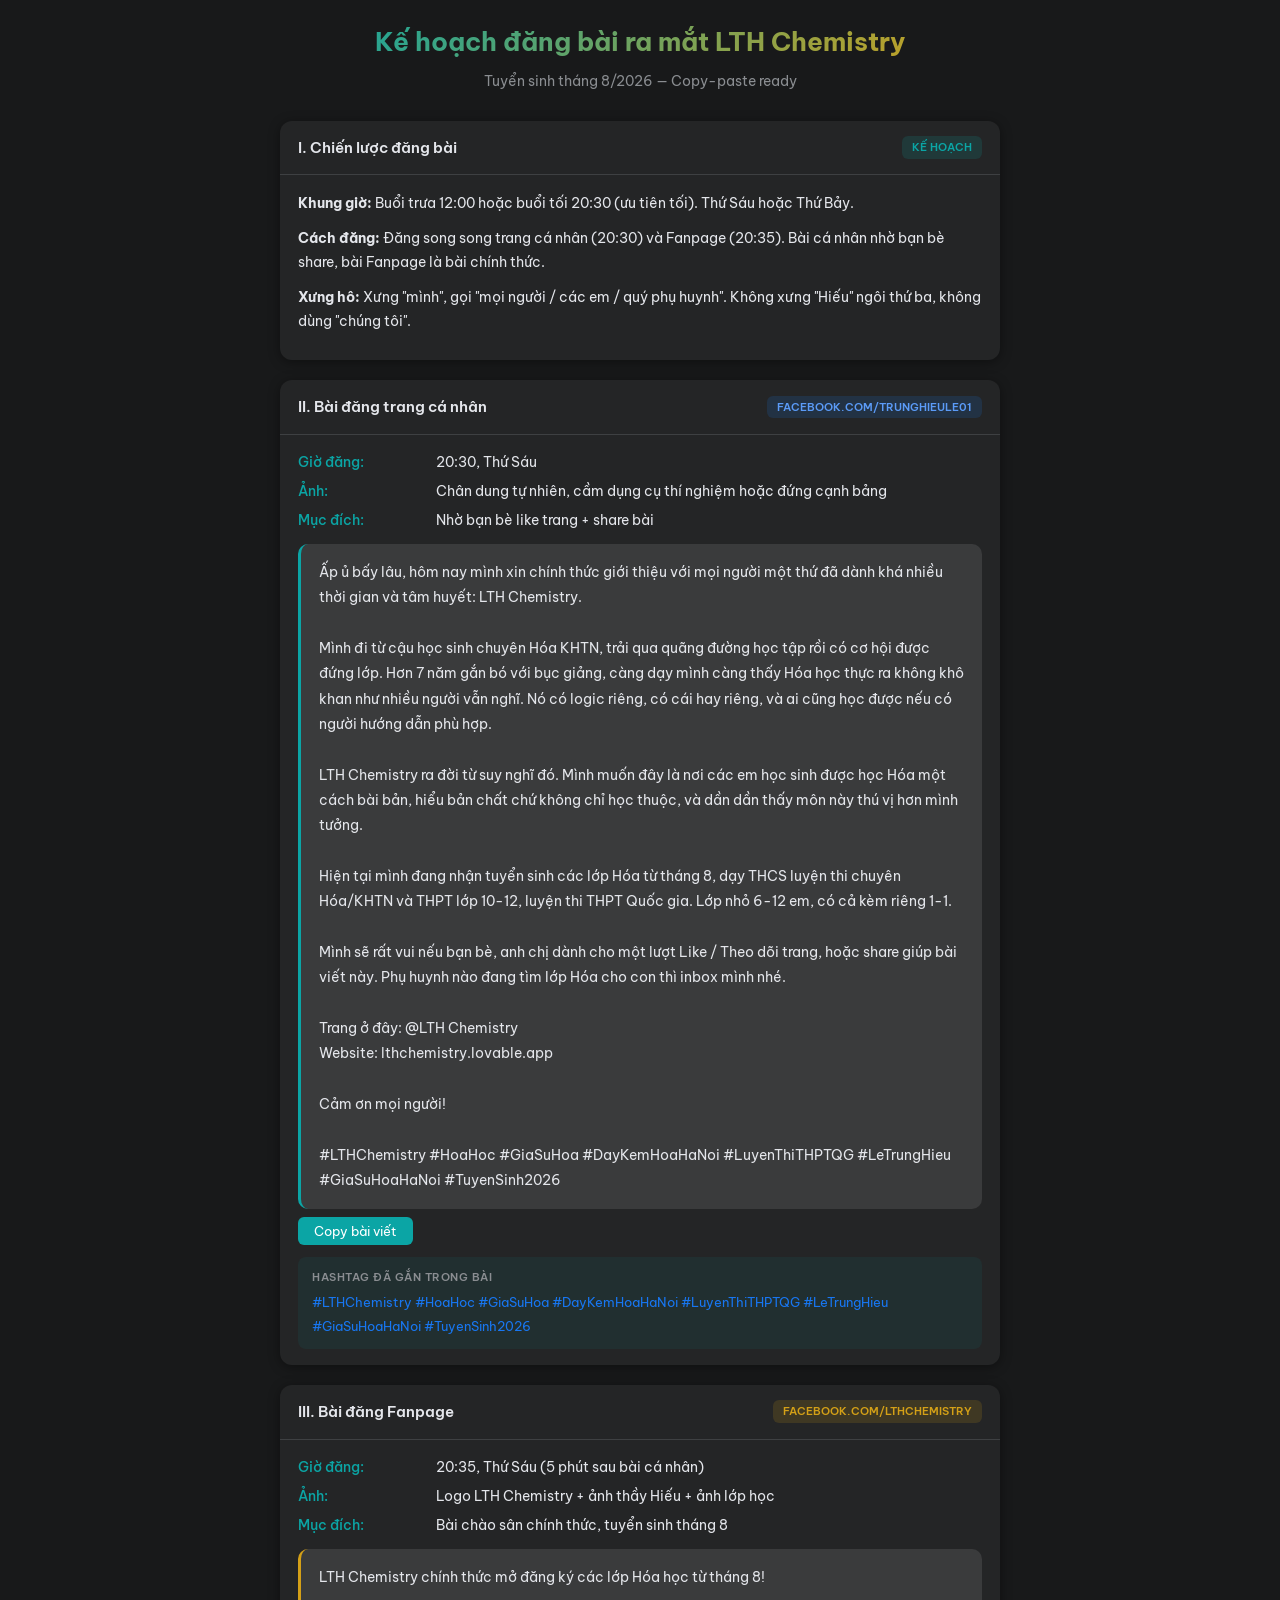
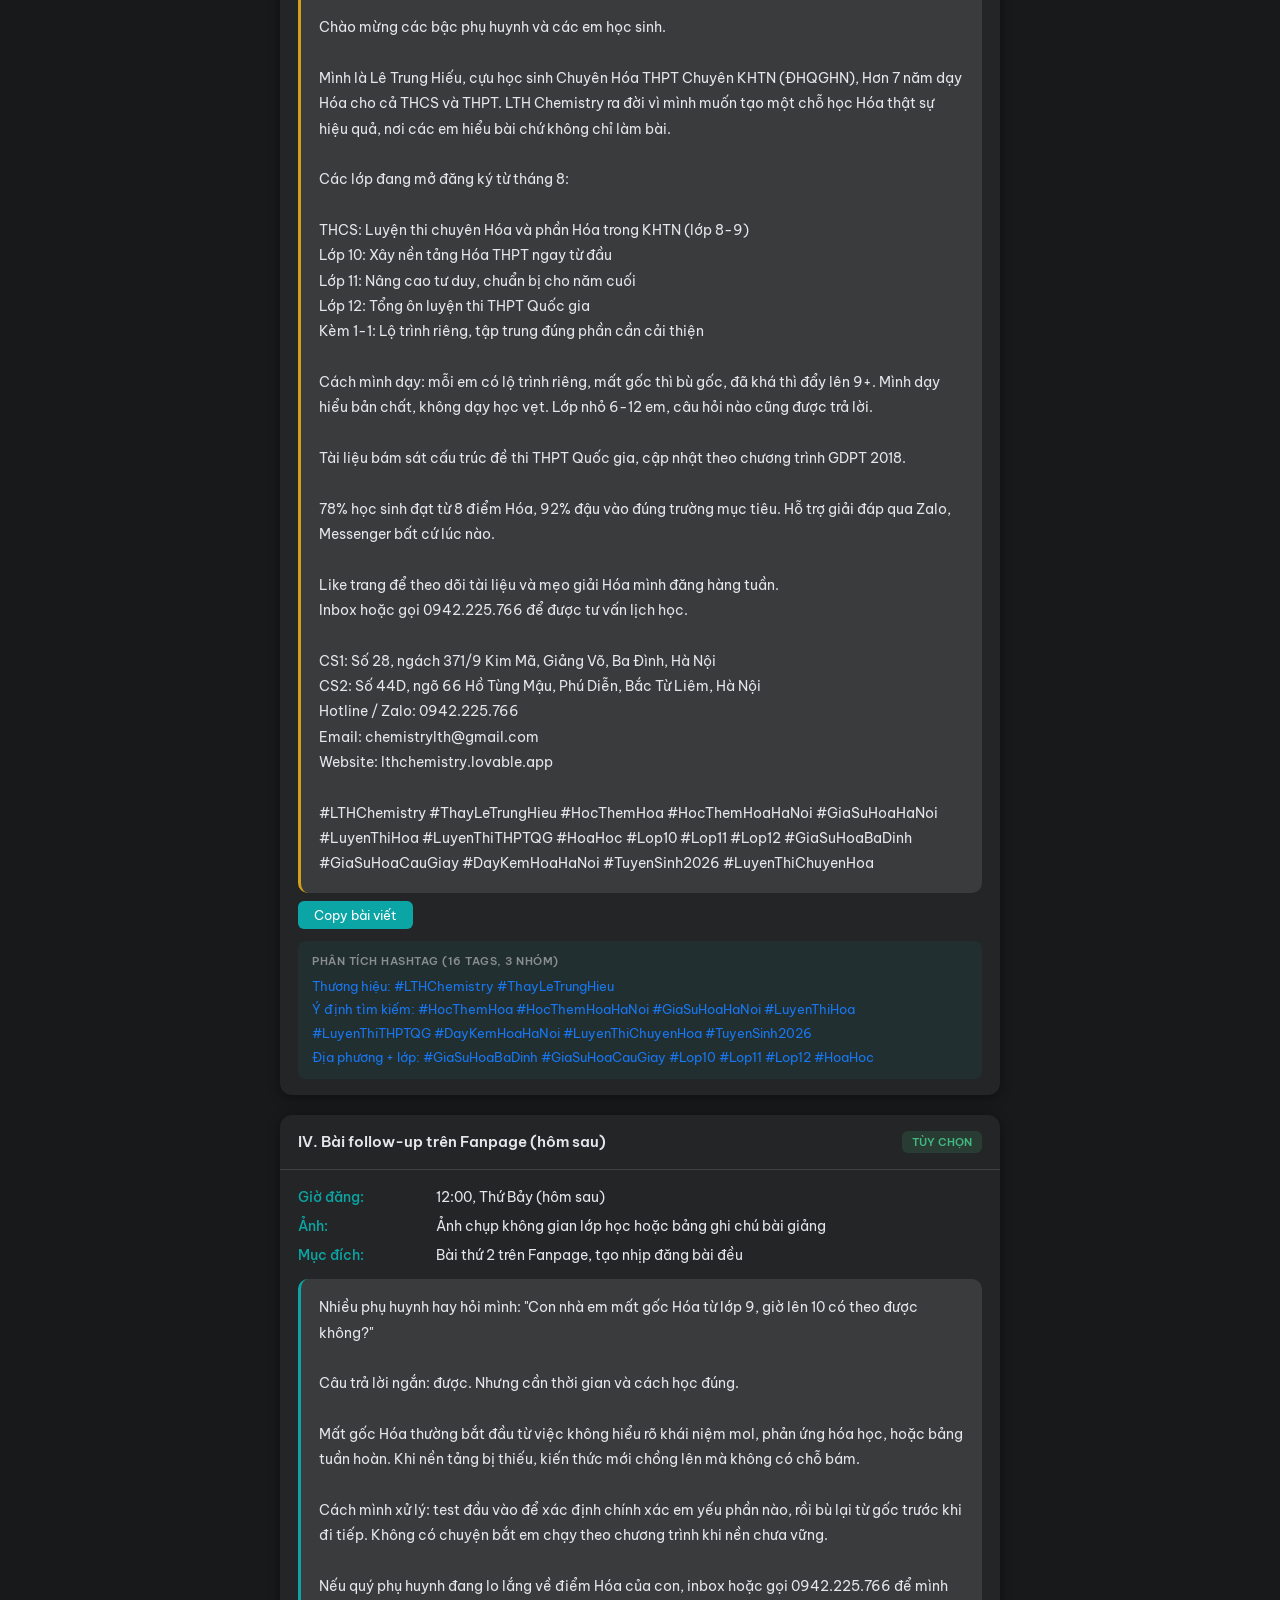
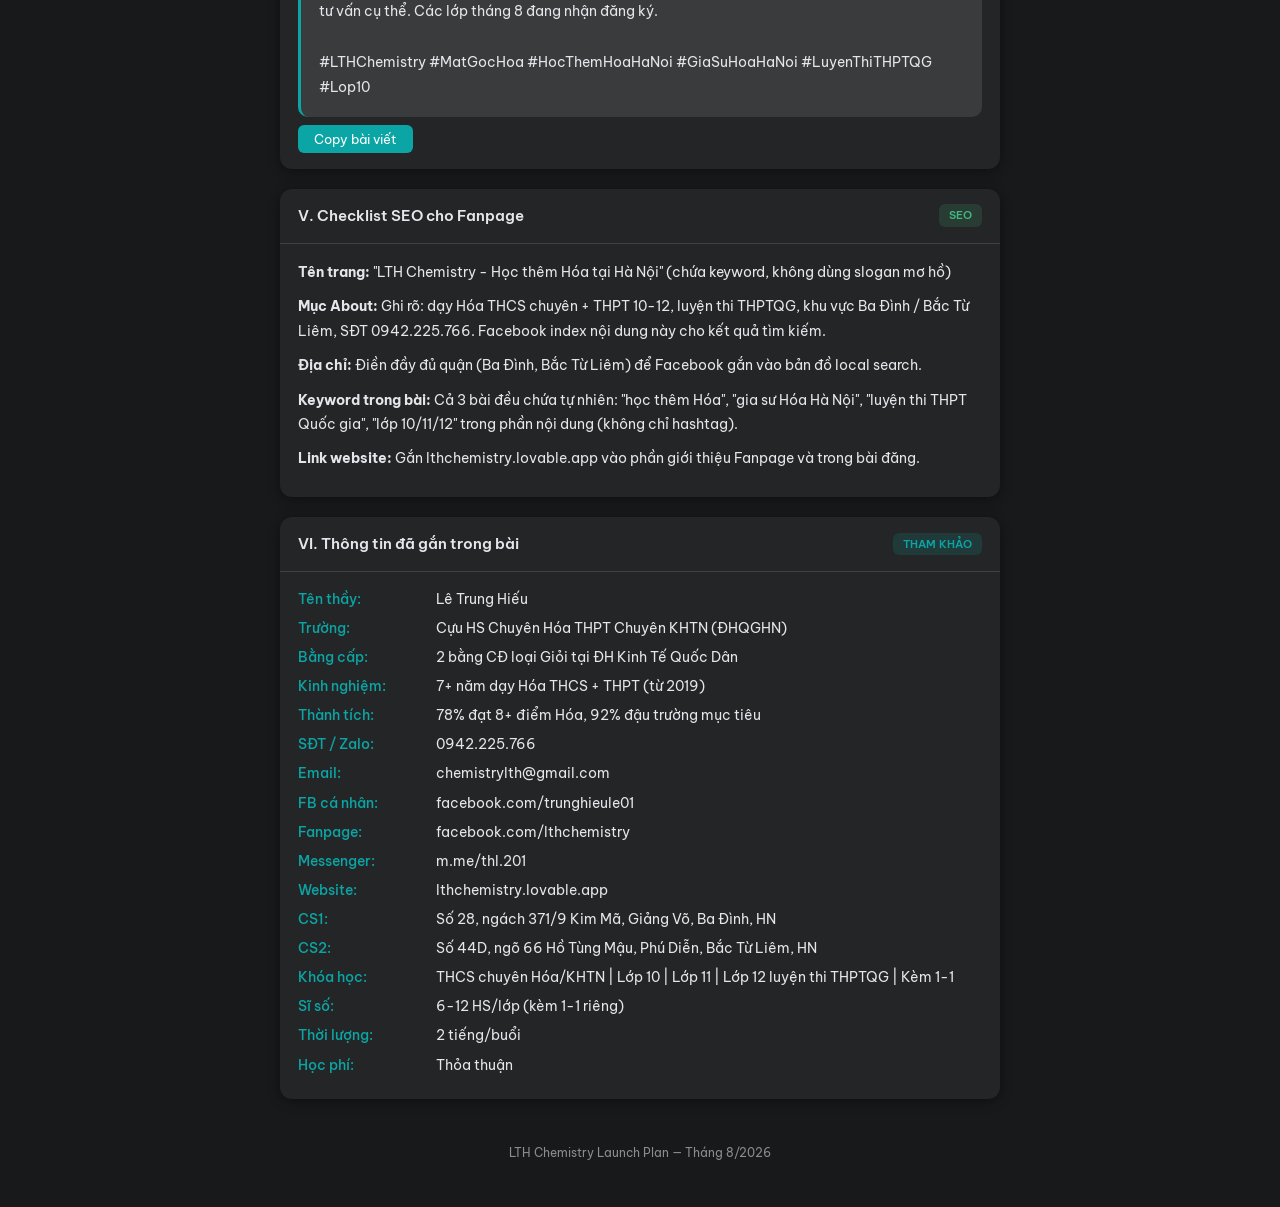
==== commit 59acf76e: "fix: dong bo nam kinh nghiem toan website, them script tu dong tinh nam" ====
--- a/docs/ke-hoach-ra-mat.html
+++ b/docs/ke-hoach-ra-mat.html
@@ -240,5 +240,16 @@
     });
 }
 </script>
+<!-- Auto-update năm kinh nghiệm: currentYear - 2019 -->
+<script>
+(function() {
+    var y = new Date().getFullYear() - 2019;
+    document.querySelectorAll('.post-box, .kv span').forEach(function(el) {
+        el.innerHTML = el.innerHTML
+            .replace(/[Hh]ơn \d+ năm/g, 'Hơn ' + y + ' năm')
+            .replace(/\d+\+\s*năm/g, y + '+ năm');
+    });
+})();
+</script>
 </body>
 </html>
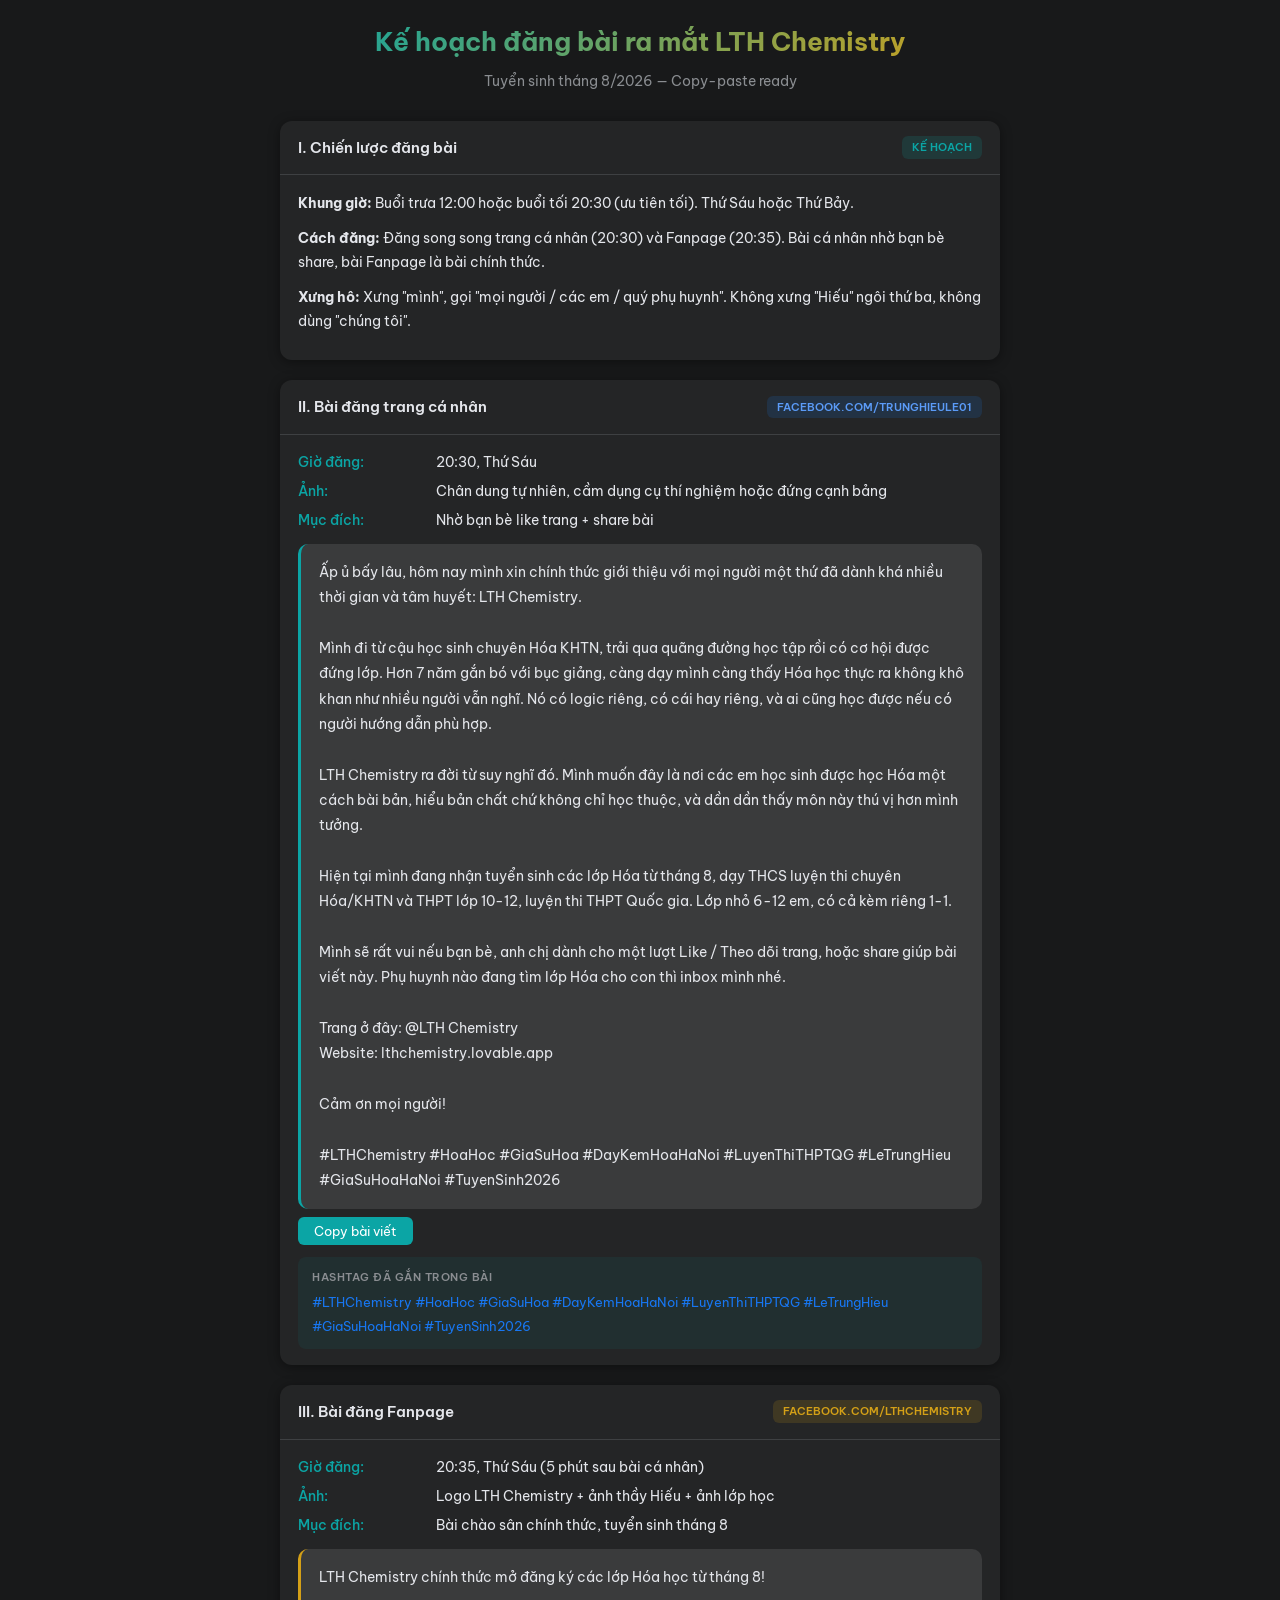
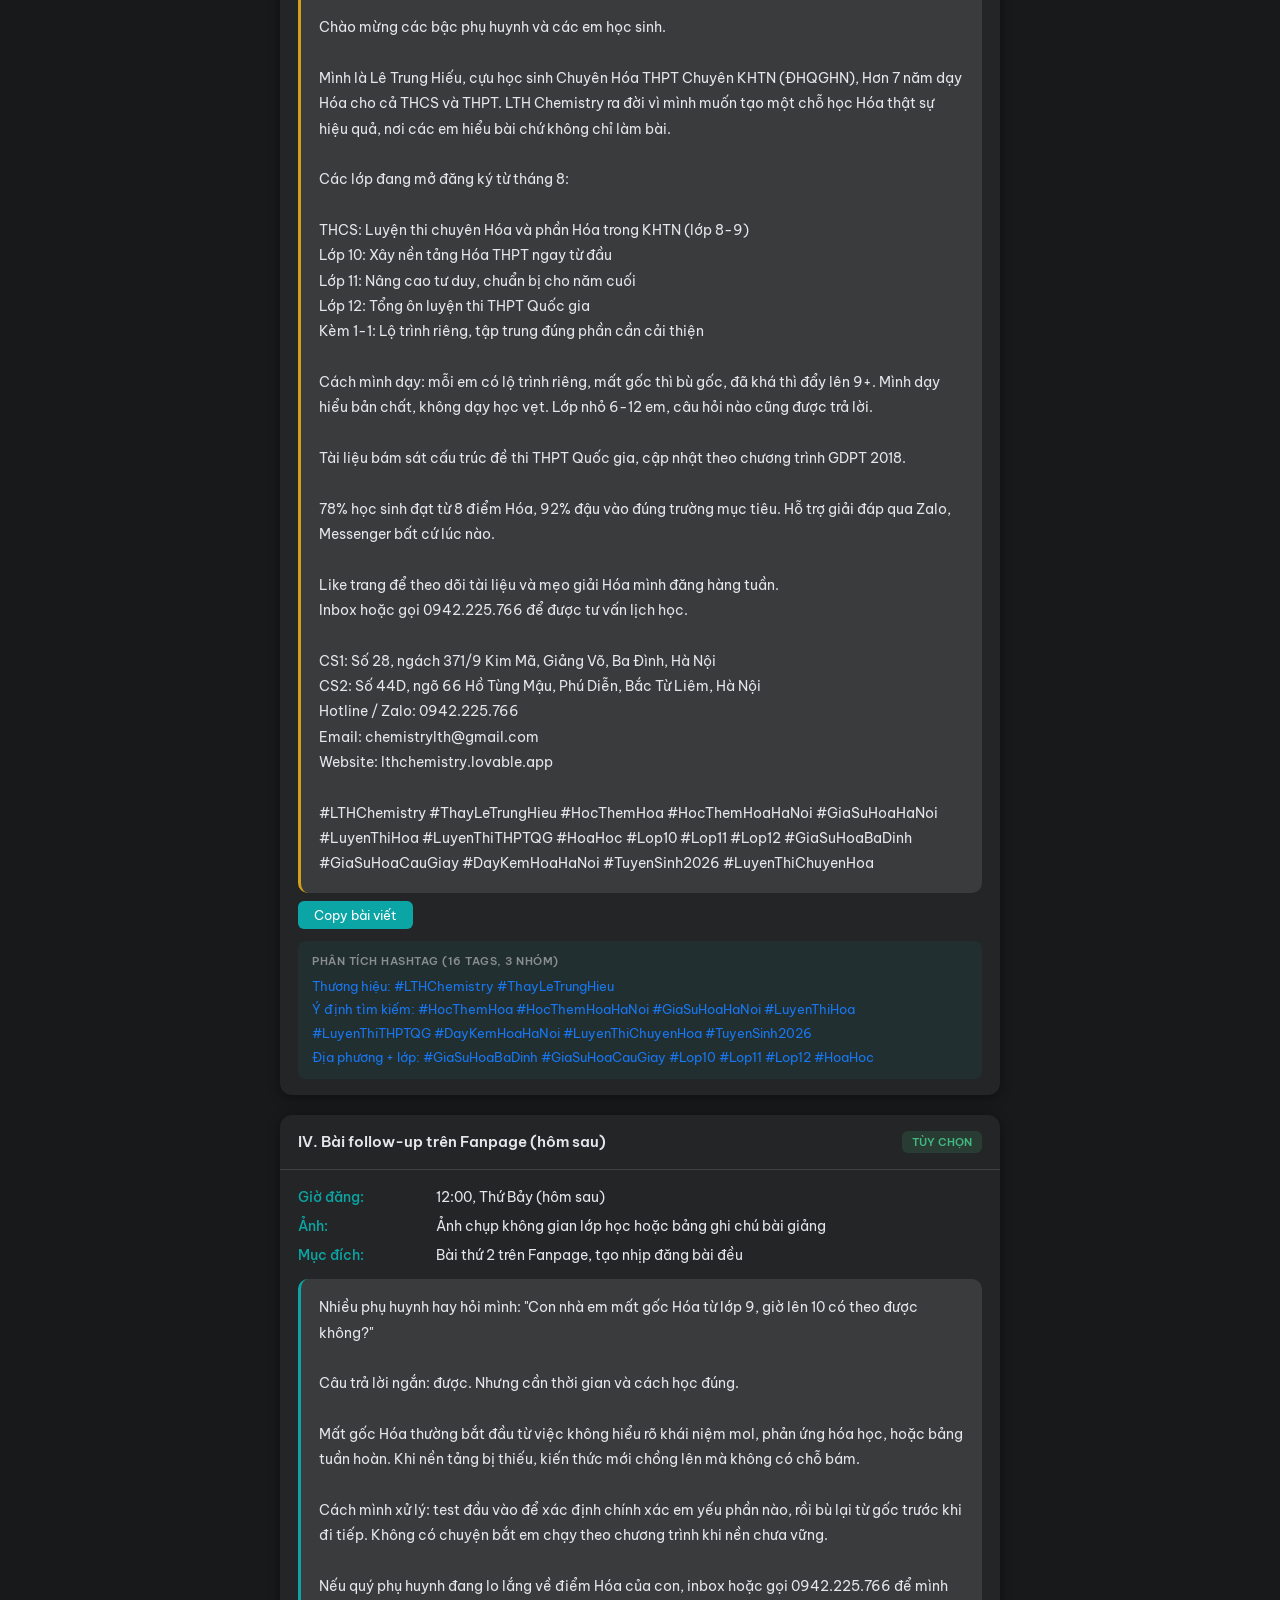
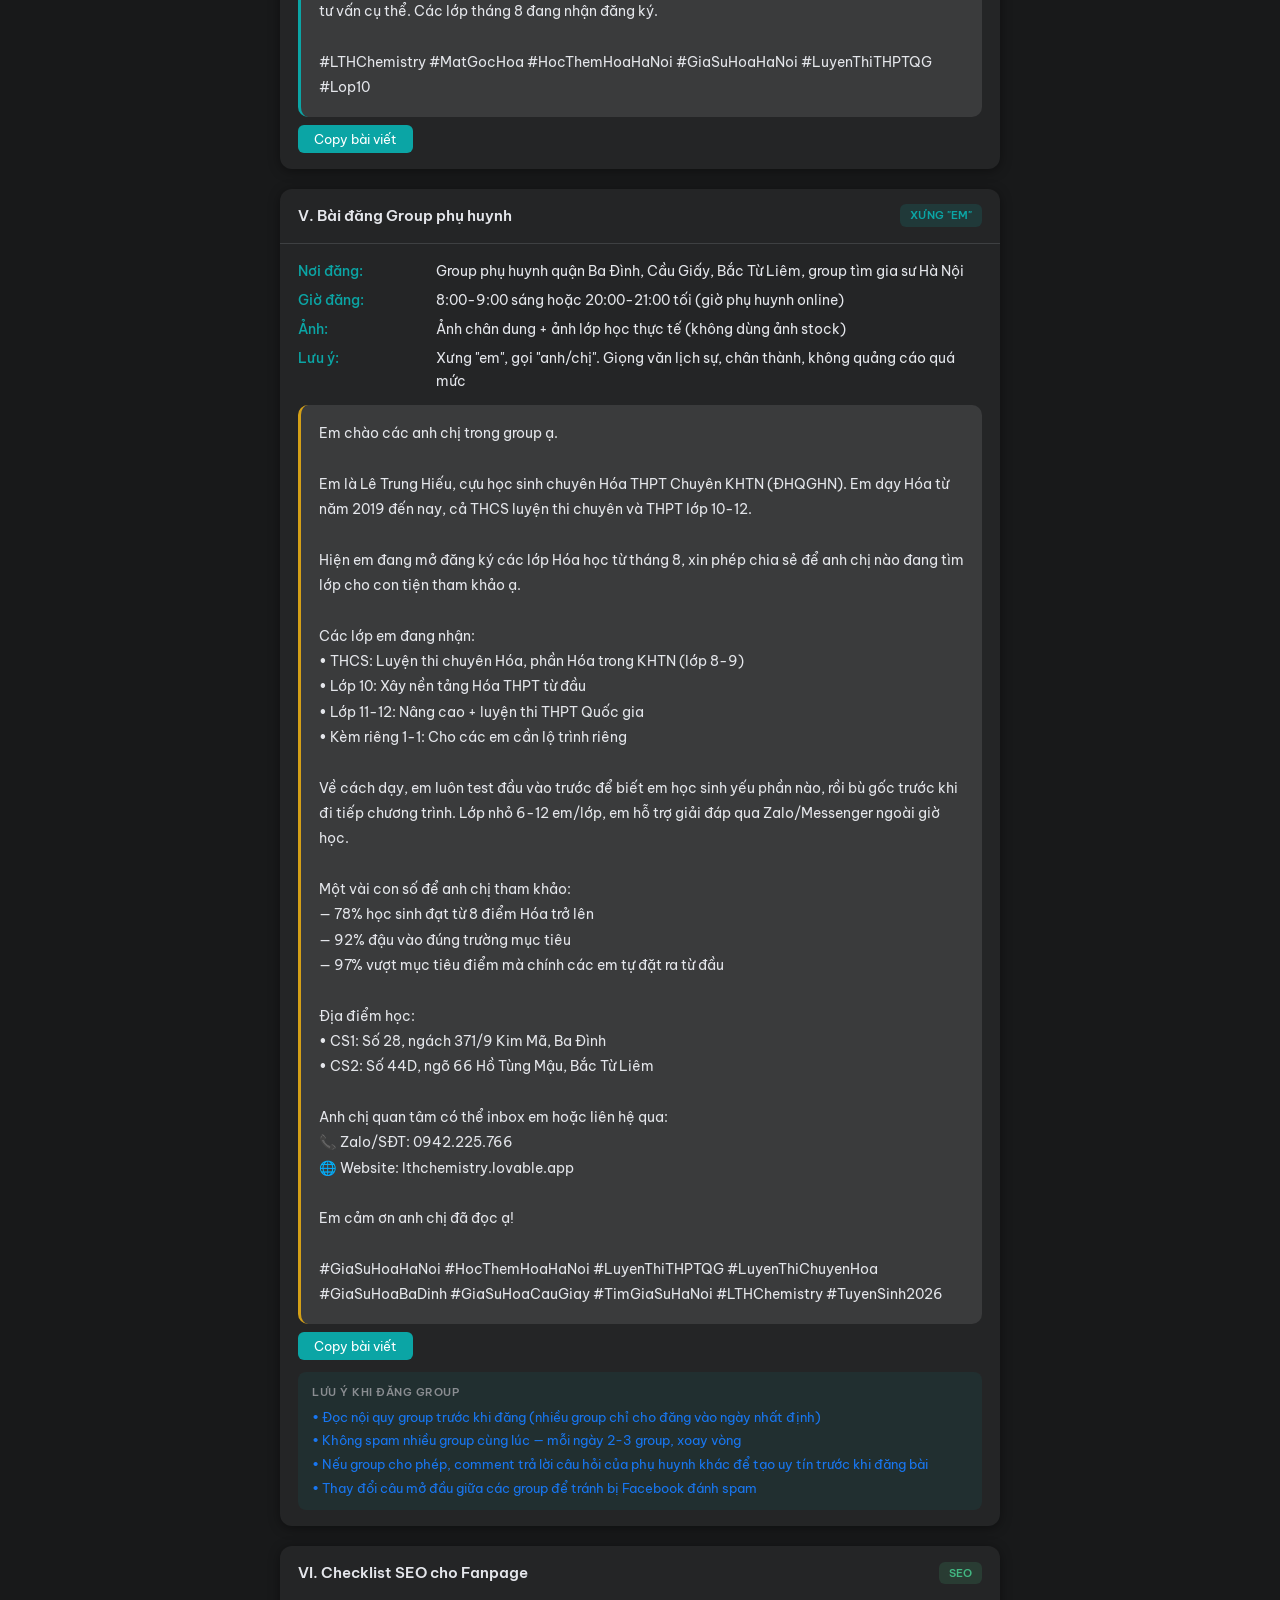
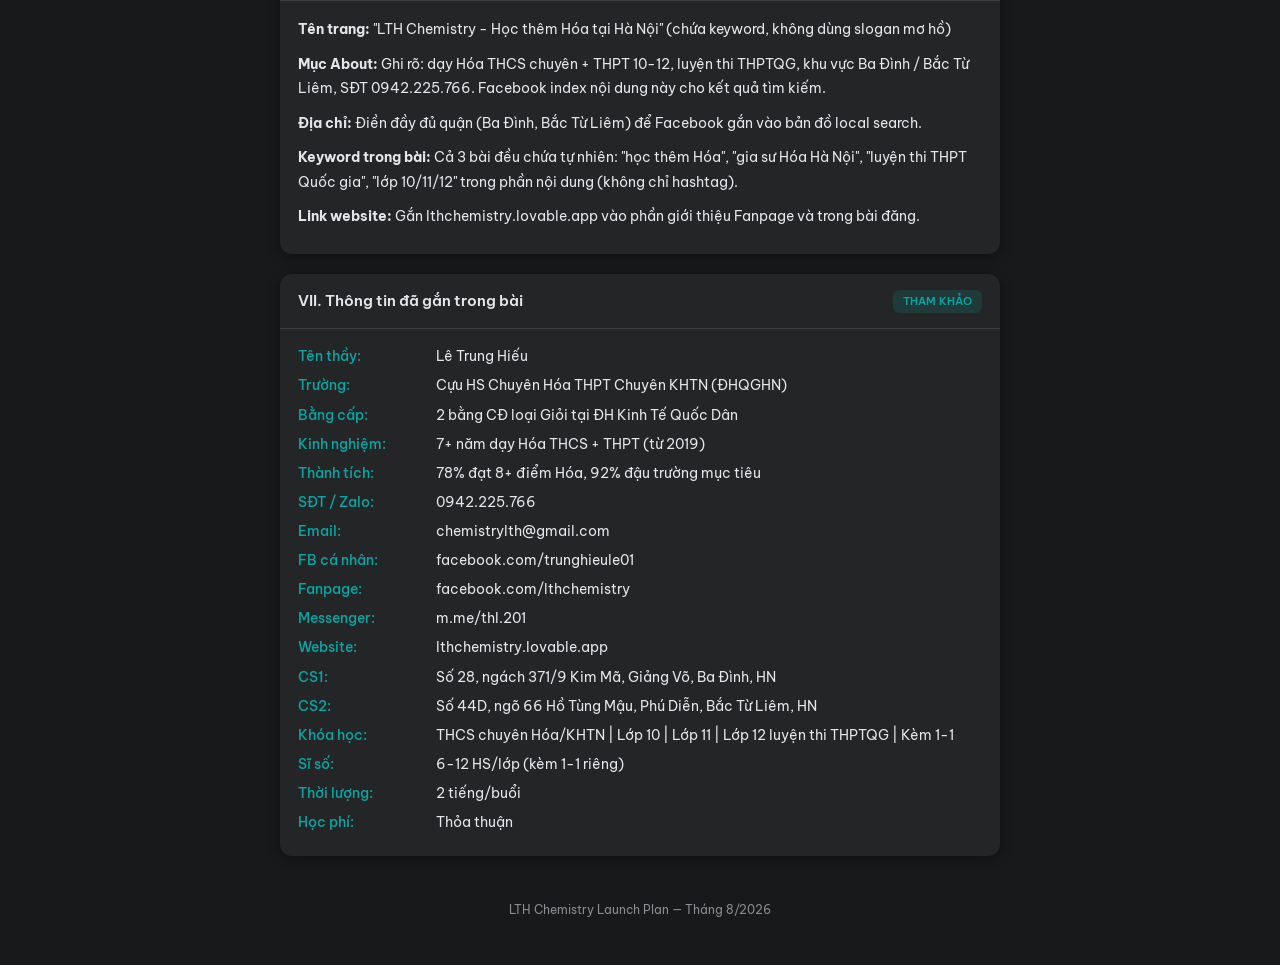
==== commit ed0e4619: "feat: them bai dang group phu huynh (xung em), cap nhat so thu tu section" ====
--- a/docs/ke-hoach-ra-mat.html
+++ b/docs/ke-hoach-ra-mat.html
@@ -187,9 +187,60 @@
     </div>
 </div>
 
+<!-- BÀI 4: GROUP PHỤ HUYNH -->
+<div class="section">
+    <div class="section-title">V. Bài đăng Group phụ huynh <span class="badge b-teal">Xưng "em"</span></div>
+    <div class="body">
+        <div class="kv"><span class="k">Nơi đăng:</span><span>Group phụ huynh quận Ba Đình, Cầu Giấy, Bắc Từ Liêm, group tìm gia sư Hà Nội</span></div>
+        <div class="kv"><span class="k">Giờ đăng:</span><span>8:00-9:00 sáng hoặc 20:00-21:00 tối (giờ phụ huynh online)</span></div>
+        <div class="kv"><span class="k">Ảnh:</span><span>Ảnh chân dung + ảnh lớp học thực tế (không dùng ảnh stock)</span></div>
+        <div class="kv"><span class="k">Lưu ý:</span><span>Xưng "em", gọi "anh/chị". Giọng văn lịch sự, chân thành, không quảng cáo quá mức</span></div>
+
+        <div class="post-box gold" id="post4">Em chào các anh chị trong group ạ.
+
+Em là Lê Trung Hiếu, cựu học sinh chuyên Hóa THPT Chuyên KHTN (ĐHQGHN). Em dạy Hóa từ năm 2019 đến nay, cả THCS luyện thi chuyên và THPT lớp 10-12.
+
+Hiện em đang mở đăng ký các lớp Hóa học từ tháng 8, xin phép chia sẻ để anh chị nào đang tìm lớp cho con tiện tham khảo ạ.
+
+Các lớp em đang nhận:
+• THCS: Luyện thi chuyên Hóa, phần Hóa trong KHTN (lớp 8-9)
+• Lớp 10: Xây nền tảng Hóa THPT từ đầu
+• Lớp 11-12: Nâng cao + luyện thi THPT Quốc gia
+• Kèm riêng 1-1: Cho các em cần lộ trình riêng
+
+Về cách dạy, em luôn test đầu vào trước để biết em học sinh yếu phần nào, rồi bù gốc trước khi đi tiếp chương trình. Lớp nhỏ 6-12 em/lớp, em hỗ trợ giải đáp qua Zalo/Messenger ngoài giờ học.
+
+Một vài con số để anh chị tham khảo:
+— 78% học sinh đạt từ 8 điểm Hóa trở lên
+— 92% đậu vào đúng trường mục tiêu
+— 97% vượt mục tiêu điểm mà chính các em tự đặt ra từ đầu
+
+Địa điểm học:
+• CS1: Số 28, ngách 371/9 Kim Mã, Ba Đình
+• CS2: Số 44D, ngõ 66 Hồ Tùng Mậu, Bắc Từ Liêm
+
+Anh chị quan tâm có thể inbox em hoặc liên hệ qua:
+📞 Zalo/SĐT: 0942.225.766
+🌐 Website: lthchemistry.lovable.app
+
+Em cảm ơn anh chị đã đọc ạ!
+
+#GiaSuHoaHaNoi #HocThemHoaHaNoi #LuyenThiTHPTQG #LuyenThiChuyenHoa #GiaSuHoaBaDinh #GiaSuHoaCauGiay #TimGiaSuHaNoi #LTHChemistry #TuyenSinh2026</div>
+        <button class="copy-btn" onclick="copyText('post4')">Copy bài viết</button>
+
+        <div class="tags">
+            <span class="label">Lưu ý khi đăng group</span>
+            • Đọc nội quy group trước khi đăng (nhiều group chỉ cho đăng vào ngày nhất định)<br>
+            • Không spam nhiều group cùng lúc — mỗi ngày 2-3 group, xoay vòng<br>
+            • Nếu group cho phép, comment trả lời câu hỏi của phụ huynh khác để tạo uy tín trước khi đăng bài<br>
+            • Thay đổi câu mở đầu giữa các group để tránh bị Facebook đánh spam
+        </div>
+    </div>
+</div>
+
 <!-- SEO CHECKLIST -->
 <div class="section">
-    <div class="section-title">V. Checklist SEO cho Fanpage <span class="badge b-green">SEO</span></div>
+    <div class="section-title">VI. Checklist SEO cho Fanpage <span class="badge b-green">SEO</span></div>
     <div class="body">
         <p><strong>Tên trang:</strong> "LTH Chemistry - Học thêm Hóa tại Hà Nội" (chứa keyword, không dùng slogan mơ hồ)</p>
         <p><strong>Mục About:</strong> Ghi rõ: dạy Hóa THCS chuyên + THPT 10-12, luyện thi THPTQG, khu vực Ba Đình / Bắc Từ Liêm, SĐT 0942.225.766. Facebook index nội dung này cho kết quả tìm kiếm.</p>
@@ -201,7 +252,7 @@
 
 <!-- THÔNG TIN ĐÃ DÙNG -->
 <div class="section">
-    <div class="section-title">VI. Thông tin đã gắn trong bài <span class="badge b-teal">Tham khảo</span></div>
+    <div class="section-title">VII. Thông tin đã gắn trong bài <span class="badge b-teal">Tham khảo</span></div>
     <div class="body">
         <div class="kv"><span class="k">Tên thầy:</span><span>Lê Trung Hiếu</span></div>
         <div class="kv"><span class="k">Trường:</span><span>Cựu HS Chuyên Hóa THPT Chuyên KHTN (ĐHQGHN)</span></div>
